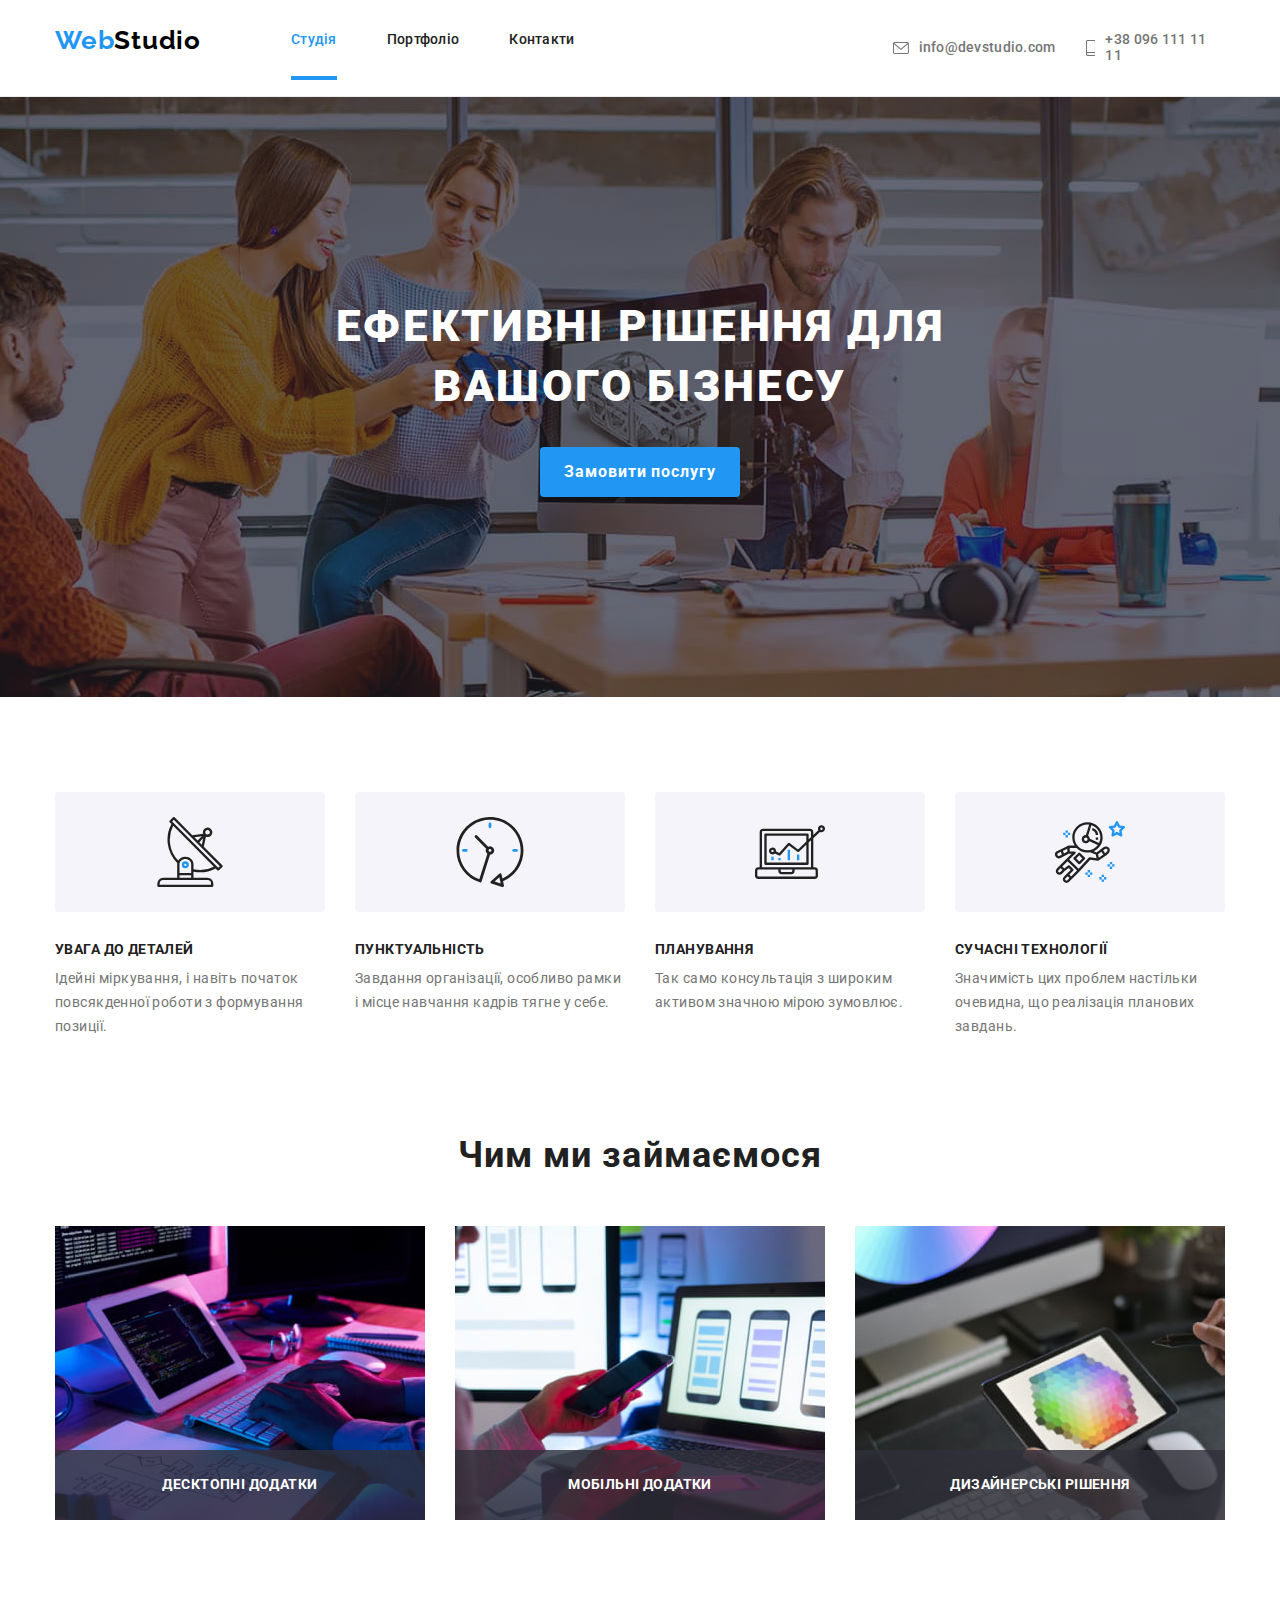
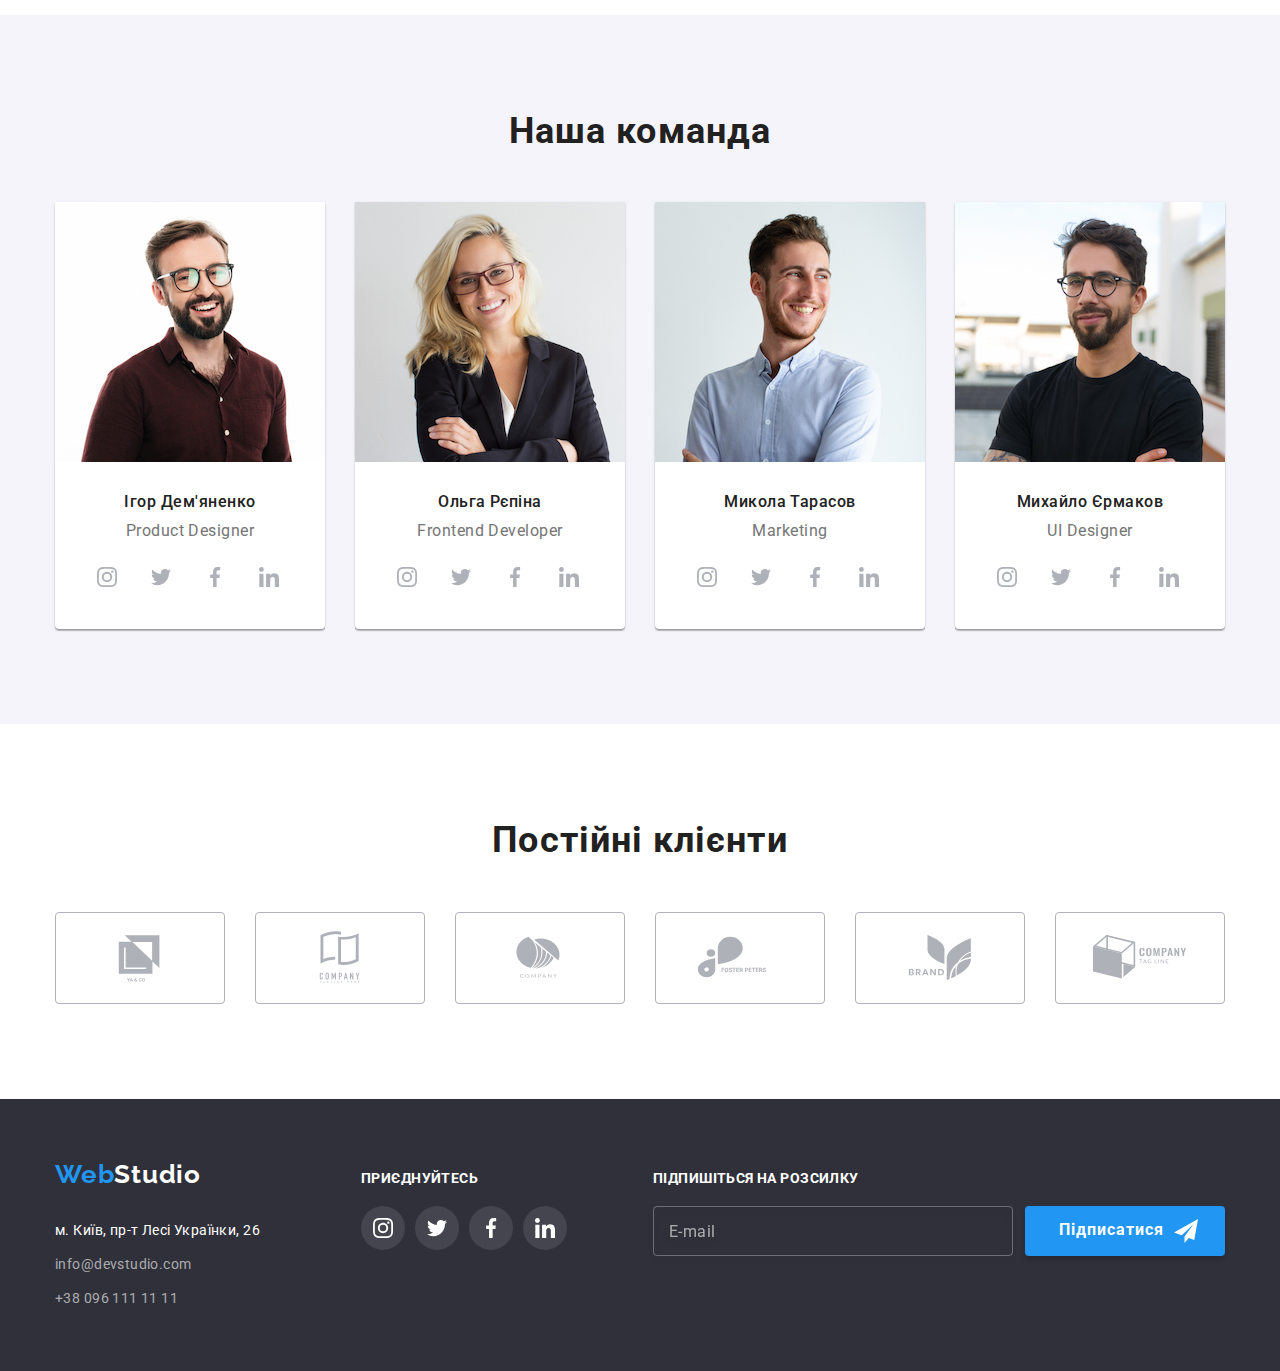
==== index.html @ 47f00ca6 "SASS+BEM" ====
<!DOCTYPE html>
<html lang="uk">
  <head>
    <meta charset="UTF-8" />
    <meta http-equiv="X-UA-Compatible" content="IE=edge" />
    <meta name="viewport" content="width=device-width, initial-scale=1.0" />
    <title>Студія</title>
    <link rel="preconnect" href="https://fonts.googleapis.com" />
    <link rel="preconnect" href="https://fonts.gstatic.com" crossorigin />
    <link
      href="https://fonts.googleapis.com/css2?family=Raleway:wght@700&family=Roboto:wght@400;500;700;900&display=swap"
      rel="stylesheet"
    />
    <link
      rel="stylesheet"
      href="https://cdnjs.cloudflare.com/ajax/libs/modern-normalize/1.1.0/modern-normalize.css"
      integrity="sha512-Y0MM+V6ymRKN2zStTqzQ227DWhhp4Mzdo6gnlRnuaNCbc+YN/ZH0sBCLTM4M0oSy9c9VKiCvd4Jk44aCLrNS5Q=="
      crossorigin="anonymous"
      referrerpolicy="no-referrer"
    />
    <link rel="stylesheet" href="./css/main.min.css" />
  </head>
  <body>
    <header class="header">
      <div class="container container--header">
        <a href="" class="logo"><span class="logo__accent">Web</span>Studio</a>
        <nav>
          <ul class="navigation">
            <li class="navigation__item">
              <a href="" class="navigation__link navigation__link--current">Студія</a>
            </li>
            <li class="navigation__item">
              <a href="./portfolio.html" class="navigation__link">Портфоліо</a>
            </li>
            <li class="navigation__item"><a href="" class="navigation__link">Контакти</a></li>
          </ul>
        </nav>
        <ul class="contacts">
          <li class="contacts__item">
            <a href="mailto:info@devstudio.com" class="contacts__link"
              ><svg width="16" height="12" class="contacts__image">
                <use href="./images/icons.svg#icon-envelope"></use></svg
              >info@devstudio.com</a
            >
          </li>
          <li class="contacts__item">
            <a href="tel:+38096111111" class="contacts__link"
              ><svg width="10" height="16" class="contacts__image">
                <use href="./images/icons.svg#icon-smartphone"></use></svg
              >+38 096 111 11 11</a
            >
          </li>
        </ul>
      </div>
    </header>
    <main>
      <section class="hero hero-overlay">
        <div class="container container--hero">
          <h1 class="hero__title">Ефективні рішення для вашого бізнесу</h1>
          <button type="button" class="btn" data-modal-open>Замовити послугу</button>
        </div>
      </section>
      <section class="pre-about">
        <div class="container">
          <h2 class="visually-hidden">Наші принципи</h2>
          <ul clacc="principles">
            <li class="principles__item">
              <div class="principle-card">
                <svg width="70" height="70"><use href="./images/icons.svg#icon-antenna"></use></svg>
              </div>
              <h3 class="principle-card__title">УВАГА ДО ДЕТАЛЕЙ</h3>
              <p class="principle-card__desk">
                Ідейні міркування, і навіть початок повсякденної роботи з формування позиції.
              </p>
            </li>
            <li class="principles__item">
              <div class="principle-card">
                <svg width="70" height="70"><use href="./images/icons.svg#icon-clock"></use></svg>
              </div>
              <h3 class="principle-card__title">ПУНКТУАЛЬНІСТЬ</h3>
              <p class="principle-card__desk">
                Завдання організації, особливо рамки і місце навчання кадрів тягне у себе.
              </p>
            </li>
            <li class="principles__item">
              <div class="principle-card">
                <svg width="70" height="70"><use href="./images/icons.svg#icon-diagram"></use></svg>
              </div>
              <h3 class="principle-card__title">ПЛАНУВАННЯ</h3>
              <p class="principle-card__desk">
                Так само консультація з широким активом значною мірою зумовлює.
              </p>
            </li>
            <li class="principles__item">
              <div class="principle-card">
                <svg width="70" height="70">
                  <use href="./images/icons.svg#icon-astronaut"></use>
                </svg>
              </div>
              <h3 class="principle-card__title">СУЧАСНІ ТЕХНОЛОГІЇ</h3>
              <p class="principle-card__desk">
                Значимість цих проблем настільки очевидна, що реалізація планових завдань.
              </p>
            </li>
          </ul>
        </div>
      </section>
      <section class="about">
        <div class="container">
          <h2 class="title">Чим ми займаємося</h2>
          <ul class="service-list">
            <li class="service-list__item">
              <div class="service-card">
                <img
                  src="./images/img-1.jpg"
                  alt="Руки на клавіатурі. Поруч - планшет."
                  width="370"
                  height="294"
                />
                <p class="service-card__label">Десктопні додатки</p>
              </div>
            </li>
            <li class="service-list__item">
              <div class="service-card">
                <img
                  src="./images/img-2.jpg"
                  alt="Смартфон в руках. Поруч - ноутбук."
                  width="370"
                  height="294"
                />
                <p class="service-card__label">Мобільні додатки</p>
              </div>
            </li>
            <li class="service-list__item">
              <div class="service-card">
                <img
                  src="./images/img-3.jpg"
                  alt="Планшет в руках. На його екрані - палітра кольорів."
                  width="370"
                  height="294"
                />
                <p class="service-card__label">Дизайнерські рішення</p>
              </div>
            </li>
          </ul>
        </div>
      </section>
      <section class="comand">
        <div class="container">
          <h2 class="title">Наша команда</h2>
          <ul class="comand-list">
            <li class="comand-list__item">
              <div class="comand-card">
                <img
                  src="./images/img-4.jpg"
                  alt="Фото Ігоря Дем'яненко"
                  width="270"
                  height="260"
                />
                <div class="comand-card__label">
                  <h3 class="comand-card__title">Ігор Дем'яненко</h3>
                  <p lang="en" class="comand-card__desk">Product Designer</p>
                  <ul class="soc-list">
                    <li>
                      <a
                        href=""
                        target="_blank"
                        rel="noopener noreferrer nofollow"
                        class="comand-soc-link"
                      >
                        <svg width="20" height="20">
                          <use href="./images/icons.svg#icon-instagram"></use>
                        </svg>
                      </a>
                    </li>
                    <li>
                      <a
                        href=""
                        target="_blank"
                        rel="noopener noreferrer nofollow"
                        class="comand-soc-link"
                      >
                        <svg width="20" height="20">
                          <use href="./images/icons.svg#icon-twitter"></use>
                        </svg>
                      </a>
                    </li>
                    <li>
                      <a
                        href=""
                        target="_blank"
                        rel="noopener noreferrer nofollow"
                        class="comand-soc-link"
                      >
                        <svg width="20" height="20">
                          <use href="./images/icons.svg#icon-facebook"></use>
                        </svg>
                      </a>
                    </li>
                    <li>
                      <a
                        href=""
                        target="_blank"
                        rel="noopener noreferrer nofollow"
                        class="comand-soc-link"
                      >
                        <svg width="20" height="20">
                          <use href="./images/icons.svg#icon-linkedin"></use>
                        </svg>
                      </a>
                    </li>
                  </ul>
                </div>
              </div>
            </li>
            <li class="comand-list__item">
              <div class="comand-card">
                <img src="./images/img-5.jpg" alt="Фото Ольги Рєпіної" width="270" height="260" />
                <div class="comand-card__label">
                  <h3 class="comand-card__title">Ольга Рєпіна</h3>
                  <p lang="en" class="comand-card__desk">Frontend Developer</p>
                  <ul class="soc-list">
                    <li>
                      <a
                        href=""
                        target="_blank"
                        rel="noopener noreferrer nofollow"
                        class="comand-soc-link"
                      >
                        <svg width="20" height="20">
                          <use href="./images/icons.svg#icon-instagram"></use>
                        </svg>
                      </a>
                    </li>
                    <li>
                      <a
                        href=""
                        target="_blank"
                        rel="noopener noreferrer nofollow"
                        class="comand-soc-link"
                      >
                        <svg width="20" height="20">
                          <use href="./images/icons.svg#icon-twitter"></use>
                        </svg>
                      </a>
                    </li>
                    <li>
                      <a
                        href=""
                        target="_blank"
                        rel="noopener noreferrer nofollow"
                        class="comand-soc-link"
                      >
                        <svg width="20" height="20">
                          <use href="./images/icons.svg#icon-facebook"></use>
                        </svg>
                      </a>
                    </li>
                    <li>
                      <a
                        href=""
                        target="_blank"
                        rel="noopener noreferrer nofollow"
                        class="comand-soc-link"
                      >
                        <svg width="20" height="20">
                          <use href="./images/icons.svg#icon-linkedin"></use>
                        </svg>
                      </a>
                    </li>
                  </ul>
                </div>
              </div>
            </li>
            <li class="comand-list__item">
              <div class="comand-card">
                <img src="./images/img-6.jpg" alt="Фото Миколи Тарасова" width="270" height="260" />
                <div class="comand-card__label">
                  <h3 class="comand-card__title">Микола Тарасов</h3>
                  <p lang="en" class="comand-card__desk">Marketing</p>
                  <ul class="soc-list">
                    <li>
                      <a
                        href=""
                        target="_blank"
                        rel="noopener noreferrer nofollow"
                        class="comand-soc-link"
                      >
                        <svg width="20" height="20">
                          <use href="./images/icons.svg#icon-instagram"></use>
                        </svg>
                      </a>
                    </li>
                    <li>
                      <a
                        href=""
                        target="_blank"
                        rel="noopener noreferrer nofollow"
                        class="comand-soc-link"
                      >
                        <svg width="20" height="20">
                          <use href="./images/icons.svg#icon-twitter"></use>
                        </svg>
                      </a>
                    </li>
                    <li>
                      <a
                        href=""
                        target="_blank"
                        rel="noopener noreferrer nofollow"
                        class="comand-soc-link"
                      >
                        <svg width="20" height="20">
                          <use href="./images/icons.svg#icon-facebook"></use>
                        </svg>
                      </a>
                    </li>
                    <li>
                      <a
                        href=""
                        target="_blank"
                        rel="noopener noreferrer nofollow"
                        class="comand-soc-link"
                      >
                        <svg width="20" height="20">
                          <use href="./images/icons.svg#icon-linkedin"></use>
                        </svg>
                      </a>
                    </li>
                  </ul>
                </div>
              </div>
            </li>
            <li class="comand-list__item">
              <div class="comand-card">
                <img
                  src="./images/img-7.jpg"
                  alt="Фото Михайла Єрмакова"
                  width="270"
                  height="260"
                />
                <div class="comand-card__label">
                  <h3 class="comand-card__title">Михайло Єрмаков</h3>
                  <p lang="en" class="comand-card__desk">UI Designer</p>
                  <ul class="soc-list">
                    <li>
                      <a
                        href=""
                        target="_blank"
                        rel="noopener noreferrer nofollow"
                        class="comand-soc-link"
                      >
                        <svg width="20" height="20">
                          <use href="./images/icons.svg#icon-instagram"></use>
                        </svg>
                      </a>
                    </li>
                    <li>
                      <a
                        href=""
                        target="_blank"
                        rel="noopener noreferrer nofollow"
                        class="comand-soc-link"
                      >
                        <svg width="20" height="20">
                          <use href="./images/icons.svg#icon-twitter"></use>
                        </svg>
                      </a>
                    </li>
                    <li>
                      <a
                        href=""
                        target="_blank"
                        rel="noopener noreferrer nofollow"
                        class="comand-soc-link"
                      >
                        <svg width="20" height="20">
                          <use href="./images/icons.svg#icon-facebook"></use>
                        </svg>
                      </a>
                    </li>
                    <li>
                      <a
                        href=""
                        target="_blank"
                        rel="noopener noreferrer nofollow"
                        class="comand-soc-link"
                      >
                        <svg width="20" height="20">
                          <use href="./images/icons.svg#icon-linkedin"></use>
                        </svg>
                      </a>
                    </li>
                  </ul>
                </div>
              </div>
            </li>
          </ul>
        </div>
      </section>
      <section class="clients">
        <div class="container">
          <h2 class="title">Постійні клієнти</h2>
          <ul class="clients-list">
            <li class="clients-list__item">
              <a href="" class="client-link">
                <svg width="106" height="60" class="client-link__image">
                  <use href="./images/icons.svg#icon-logo"></use>
                </svg>
              </a>
            </li>
            <li class="clients-list__item">
              <a href="" class="client-link">
                <svg width="106" height="60" class="client-link__image">
                  <use href="./images/icons.svg#icon-logo-1"></use>
                </svg>
              </a>
            </li>
            <li class="clients-list__item">
              <a href="" class="client-link">
                <svg width="106" height="60" class="client-link__image">
                  <use href="./images/icons.svg#icon-logo-2"></use>
                </svg>
              </a>
            </li>
            <li class="clients-list__item">
              <a href="" class="client-link">
                <svg width="106" height="60" class="client-link__image">
                  <use href="./images/icons.svg#icon-logo-3"></use>
                </svg>
              </a>
            </li>
            <li class="clients-list__item">
              <a href="" class="client-link">
                <svg width="106" height="60" class="client-link__image">
                  <use href="./images/icons.svg#icon-logo-4"></use>
                </svg>
              </a>
            </li>
            <li class="clients-list__item">
              <a href="" class="client-link">
                <svg width="106" height="60" class="client-link__image">
                  <use href="./images/icons.svg#icon-logo-5"></use>
                </svg>
              </a>
            </li>
          </ul>
        </div>
      </section>
    </main>
    <footer class="footer">
      <div class="container container--footer">
        <div class="extended-contacts">
          <div class="studio-contacts">
            <a href="" class="logo logo--white"><span class="logo__accent">Web</span>Studio</a>
            <address class="address">
              <ul class="address__list">
                <li class="address__item">
                  <a
                    href="https://goo.gl/maps/R8dx9tAfrHtU4k7H6"
                    target="_blank"
                    rel="noopener nofollow noreferrer"
                    class="address__place"
                    >м. Київ, пр-т Лесі Українки, 26</a
                  >
                </li>
                <li class="address__item">
                  <a href="info@devstudio.com" class="address__link">info@devstudio.com</a>
                </li>
                <li class="address__item">
                  <a href="+380961111111" class="address__link">+38 096 111 11 11</a>
                </li>
              </ul>
            </address>
          </div>
          <div class="studio-social">
            <h2 class="footer-title">приєднуйтесь</h2>
            <ul class="soc-list">
              <li>
                <a href="" target="_blank" rel="noopener noreferrer nofollow" class="ft-soc-link">
                  <svg width="20" height="20">
                    <use href="./images/icons.svg#icon-instagram"></use>
                  </svg>
                </a>
              </li>
              <li>
                <a href="" target="_blank" rel="noopener noreferrer nofollow" class="ft-soc-link">
                  <svg width="20" height="20">
                    <use href="./images/icons.svg#icon-twitter"></use>
                  </svg>
                </a>
              </li>
              <li>
                <a href="" target="_blank" rel="noopener noreferrer nofollow" class="ft-soc-link">
                  <svg width="20" height="20">
                    <use href="./images/icons.svg#icon-facebook"></use>
                  </svg>
                </a>
              </li>
              <li>
                <a href="" target="_blank" rel="noopener noreferrer nofollow" class="ft-soc-link">
                  <svg width="20" height="20">
                    <use href="./images/icons.svg#icon-linkedin"></use>
                  </svg>
                </a>
              </li>
            </ul>
          </div>
        </div>
        <form name="mailing-form" class="mailing-form">
          <label class="mailing-form__label"
            ><span class="mailing-form__call">Підпишіться на розсилку</span>
            <input type="email" name="email" placeholder="E-mail" class="mailing-form__input" />
          </label>
          <button type="submit">
            <span class="ft-btn-text">Підписатися</span>
            <svg width="24" height="24" class="button__image"><use href="./images/icons.svg#icon-send"></use></svg>
          </button>
        </form>
      </div>
    </footer>
    <div class="backdrop is-hidden" data-modal>
      <div class="modal">
        <button type="button" class="modal-close" data-modal-close>
          <svg width="18" height="18"><use href="./images/icons.svg#icon-close"></use></svg>
        </button>
        <form name="service-form" class="service-form">
          <p class="service-form__call">Залиште свої дані, ми вам передзвонимо</p>
          <label for="service-form__name" class="service-form__label">Ім'я</label>
          <div class="service-form__entry-field">
            <input type="text" id="service-form__name" name="service-form__name" class="service-form__input" />
            <svg width="18" height="18" class="service-form__image">
              <use href="./images/icons.svg#icon-person"></use>
            </svg>
          </div>
          <label for="service-form__tel" class="service-form__label">Телефон</label>
          <div class="service-form__entry-field">
            <input type="tel" id="service-form__tel" name="service-form__tel" class="service-form__input" />
            <svg width="18" height="18" class="service-form__image">
              <use href="./images/icons.svg#icon-phone"></use>
            service-form__
          </div>
          <label for="service-form__email" class="service-form__label">Пошта</label>
          <div class="service-form__entry-field">
            <input type="email" id="service-form__email" name="service-form__email" class="service-form__input" />
            <svg width="18" height="18" class="service-form__image">
              <use href="./images/icons.svg#icon-email"></use>
            </svg>
          </div>
          <label for="service-form__comment" class="service-form__label">Коментар</label
          ><textarea id="service-form__comment" name="service-form__comment" placeholder="Введіть текст" class="service-form__textarea"></textarea>
          <label class="service-form__check-label"
            ><input
              type="checkbox"
              name="modal-mailing-contract"
              class="service-form__checkbox visually-hidden"
            /><span class="service-form__custom-checkbox"></span>
            <pre class="service-form__text">Погоджуюся з розсилкою та приймаю <a href="" target="_blank" rel="noopener noreferrer nofollow" class="service-form__link">Умови договору</a
              ></pre>
          </label>

          <button type="submit" class="modal-btn">Відправити</button>
        </form>
      </div>
    </div>
    <script src="./js/modal.js"></script>
  </body>
</html>
---- css/main.min.css ----
:root{--logo-color: #000000;--accent-logo-color: #2196f3;--ft-color: #2f303a;--primary-bg-color: #ffffff;--second-bg-color: #f5f4fa;--primary-text-color: #212121;--second-text-color: #757575;--tertiary-text-color: rgba(255, 255, 255, 0.6);--link-color: #afb1b8}p,h1,h2,h3,h4,h5,h6{margin:0px}ul{margin:0px;padding-left:0px;list-style:none}a{text-decoration:none}body{color:var(--primary-text-color);font-family:"Roboto","arial","helvetica",sans-serif}img{display:block;max-width:100%;height:auto}ul{display:-webkit-box;display:-ms-flexbox;display:flex}.visually-hidden{position:absolute;width:1px;height:1px;margin:-1px;border:0;padding:0;white-space:nowrap;-webkit-clip-path:inset(100%);clip-path:inset(100%);clip:rect(0 0 0 0);overflow:hidden}.container{width:1200px;padding:0px 15px;margin:0 auto}.container--header,.container--footer{display:-webkit-box;display:-ms-flexbox;display:flex}.container--hero{display:-webkit-box;display:-ms-flexbox;display:flex;-ms-flex-wrap:wrap;flex-wrap:wrap;-webkit-box-orient:vertical;-webkit-box-direction:normal;-ms-flex-direction:column;flex-direction:column;-ms-flex-line-pack:center;align-content:center}.container--footer{-webkit-box-pack:justify;-ms-flex-pack:justify;justify-content:space-between}.logo{font-family:"Raleway",sans-serif;font-weight:700;font-size:26px;line-height:1.19;letter-spacing:.03em;color:var(--logo-color);padding:25px 0px;margin-right:90px}.logo--white{color:var(--primary-bg-color)}.logo__accent{color:var(--accent-logo-color)}button{color:var(--primary-bg-color);background-color:var(--accent-logo-color);-webkit-box-shadow:0px 4px 4px rgba(0,0,0,.15);box-shadow:0px 4px 4px rgba(0,0,0,.15);width:200px;height:50px;border-width:0px;border-radius:4px;cursor:pointer;font-weight:700;font-size:16px;line-height:1.88;letter-spacing:.06em}.btn{margin:0 auto}.mailing-form>button{display:-webkit-box;display:-ms-flexbox;display:flex;-webkit-box-align:center;-ms-flex-align:center;align-items:center;margin-top:47px}.ft-btn-text{margin-left:28px;margin-right:10px}.button__image{fill:#fff}.modal-close{display:-webkit-box;display:-ms-flexbox;display:flex;-webkit-box-pack:center;-ms-flex-pack:center;justify-content:center;-webkit-box-align:center;-ms-flex-align:center;align-items:center;position:absolute;top:8px;right:8px;width:30px;height:30px;border-radius:50%;border:1px solid rgba(0,0,0,.1);-webkit-box-shadow:none;box-shadow:none;background-color:var(--primary-bg-color)}.modal-btn{margin-left:125px}.btn-menu{color:var(--primary-text-color);background-color:var(--second-bg-color);-webkit-box-shadow:none;box-shadow:none;font-weight:500;font-size:16px;line-height:1.62;letter-spacing:.03em;width:auto;height:auto;padding:6px 22px;-webkit-transition-property:color,background-color,-webkit-box-shadow;transition-property:color,background-color,-webkit-box-shadow;transition-property:color,background-color,box-shadow;transition-property:color,background-color,box-shadow,-webkit-box-shadow;-webkit-transition-duration:250ms;transition-duration:250ms;-webkit-transition-timing-function:cubic-bezier(0.4, 0, 0.2, 1);transition-timing-function:cubic-bezier(0.4, 0, 0.2, 1)}.btn-menu:hover,.btn-menu:focus{color:var(--primary-bg-color);background-color:var(--accent-logo-color);-webkit-box-shadow:0px 3px 1px rgba(0,0,0,.1),0px 1px 2px rgba(0,0,0,.08),0px 2px 2px rgba(0,0,0,.12);box-shadow:0px 3px 1px rgba(0,0,0,.1),0px 1px 2px rgba(0,0,0,.08),0px 2px 2px rgba(0,0,0,.12)}.title{font-size:36px;line-height:1.17;text-align:center;letter-spacing:.03em;display:block;margin:0px auto 50px}.soc-list>li{width:44px;height:44px}.soc-list>li:not(:last-child){margin-right:10px}.soc-list a{width:100%;height:100%;border-radius:50%;display:-webkit-box;display:-ms-flexbox;display:flex;-webkit-box-pack:center;-ms-flex-pack:center;justify-content:center;-webkit-box-align:center;-ms-flex-align:center;align-items:center;-webkit-transition-property:color,background-color;transition-property:color,background-color;-webkit-transition-duration:250ms;transition-duration:250ms;-webkit-transition-timing-function:cubic-bezier(0.4, 0, 0.2, 1);transition-timing-function:cubic-bezier(0.4, 0, 0.2, 1)}.soc-list a:hover,.soc-list a:focus{color:var(--primary-bg-color);background-color:var(--accent-logo-color)}.soc-list svg{fill:currentColor}.comand-soc-link{color:var(--link-color);background-color:var(--primary-bg-color)}.ft-soc-link{color:var(--primary-bg-color);background-color:rgba(255,255,255,.1)}.header{background-color:var(--primary-bg-color);border-bottom:1px solid #ececec}.navigation{margin-right:318px}.navigation__item:not(:last-child){margin-right:50px}.navigation__link{display:block;padding:32px 0px;font-weight:500;font-size:14px;line-height:1.14;letter-spacing:.02em;color:var(--primary-text-color);-webkit-transition-property:color;transition-property:color;-webkit-transition-duration:250ms;transition-duration:250ms;-webkit-transition-timing-function:cubic-bezier(0.4, 0, 0.2, 1);transition-timing-function:cubic-bezier(0.4, 0, 0.2, 1)}.navigation__link:hover,.navigation__link:focus{color:var(--accent-logo-color)}.navigation__link--current{position:relative;color:var(--accent-logo-color)}.navigation__link--current::after{content:"";display:block;position:absolute;bottom:0;width:100%;height:4px;background-color:var(--accent-logo-color)}.contacts__item{display:-webkit-box;display:-ms-flexbox;display:flex}.contacts__item:not(:last-child){margin-right:30px}.contacts__link{display:-webkit-box;display:-ms-flexbox;display:flex;-webkit-box-align:center;-ms-flex-align:center;align-items:center;font-weight:500;font-size:14px;line-height:1.14;letter-spacing:.02em;padding:32px 0px;color:var(--second-text-color);-webkit-transition-property:color;transition-property:color;-webkit-transition-duration:250ms;transition-duration:250ms;-webkit-transition-timing-function:cubic-bezier(0.4, 0, 0.2, 1);transition-timing-function:cubic-bezier(0.4, 0, 0.2, 1)}.contacts__link:hover,.contacts__link:focus{color:var(--accent-logo-color)}.contacts__image{margin-right:10px;fill:currentColor}.hero{padding:200px 0px 210px}.hero-overlay{max-width:1600px;height:600px;background-image:-webkit-gradient(linear, left top, right top, from(rgba(47, 48, 58, 0.4)), to(rgba(47, 48, 58, 0.4))),url("../images/hero.jpg");background-image:linear-gradient(to right, rgba(47, 48, 58, 0.4), rgba(47, 48, 58, 0.4)),url("../images/hero.jpg");background-repeat:no-repeat;background-position:center;background-size:cover;background-color:#c4c4c4}.hero__title{color:var(--primary-bg-color);font-weight:900;font-size:44px;line-height:1.36;text-align:center;letter-spacing:.06em;text-transform:uppercase;width:700px;margin-bottom:30px}.pre-about{background-color:var(--primary-bg-color);padding:95px 0}.principles__item:not(:last-child){margin-right:30px}.principle-card{display:-webkit-box;display:-ms-flexbox;display:flex;-webkit-box-pack:center;-ms-flex-pack:center;justify-content:center;-webkit-box-align:center;-ms-flex-align:center;align-items:center;width:270px;height:120px;border-radius:4px;margin-bottom:30px;background-color:var(--second-bg-color)}.principle-card__title{font-size:14px;line-height:1.1;letter-spacing:.03em;text-transform:uppercase;margin-bottom:10px}.principle-card__desk{font-size:14px;line-height:1.71;letter-spacing:.03em;color:var(--second-text-color)}.about{background-color:var(--primary-bg-color);padding-bottom:95px}.service-list__item:not(:last-child){margin-right:30px}.service-card{position:relative}.service-card__label{position:absolute;bottom:0;width:370px;height:70px;padding:27px 0px;font-weight:700;font-size:14px;line-height:1.14;text-align:center;letter-spacing:.03em;text-transform:uppercase;color:var(--primary-bg-color);background-color:rgba(47,48,58,.8)}.comand{padding:95px 0;background-color:var(--second-bg-color)}.comand-list__item:not(:last-child){margin-right:30px}.comand-card{background:var(--primary-bg-color);-webkit-box-shadow:0px 1px 3px rgba(0,0,0,.12),0px 1px 1px rgba(0,0,0,.14),0px 2px 1px rgba(0,0,0,.2);box-shadow:0px 1px 3px rgba(0,0,0,.12),0px 1px 1px rgba(0,0,0,.14),0px 2px 1px rgba(0,0,0,.2);border-radius:0px 0px 4px 4px}.comand-card__label{padding:30px}.comand-card__title{font-weight:500;font-size:16px;line-height:1.19;text-align:center;letter-spacing:.03em;margin-bottom:10px}.comand-card__desk{line-height:1.19;text-align:center;letter-spacing:.03em;color:var(--second-text-color);margin-bottom:15px}.clients{background-color:var(--primary-bg-color);padding:95px 0}.clients-list__item{width:170px;height:92px;border:1px solid var(--link-color);border-radius:4px;-webkit-transition-property:border;transition-property:border;-webkit-transition-duration:250ms;transition-duration:250ms;-webkit-transition-timing-function:cubic-bezier(0.4, 0, 0.2, 1);transition-timing-function:cubic-bezier(0.4, 0, 0.2, 1)}.clients-list__item:not(:last-child){margin-right:30px}.clients-list__item:hover,.clients-list__item:focus{border:1px solid var(--accent-logo-color)}.client-link{width:100%;height:100%;display:-webkit-box;display:-ms-flexbox;display:flex;-webkit-box-pack:center;-ms-flex-pack:center;justify-content:center;-webkit-box-align:center;-ms-flex-align:center;align-items:center;color:var(--link-color);-webkit-transition-property:color;transition-property:color;-webkit-transition-duration:250ms;transition-duration:250ms;-webkit-transition-timing-function:cubic-bezier(0.4, 0, 0.2, 1);transition-timing-function:cubic-bezier(0.4, 0, 0.2, 1)}.client-link:hover,.client-link:focus{color:var(--accent-logo-color)}.client-link__image{fill:currentColor}.portfolio{background-color:var(--primary-bg-color);padding-top:90px;padding-bottom:114px}.buttons-list{-webkit-box-pack:center;-ms-flex-pack:center;justify-content:center;margin-bottom:50px}.buttons-list__item:not(:last-child){margin-right:10px}.work-list{-ms-flex-wrap:wrap;flex-wrap:wrap;gap:30px;-ms-flex-preferred-size:calc((100% - 20px)/3);flex-basis:calc((100% - 20px)/3)}.work-link{display:block;-webkit-transition-property:-webkit-box-shadow;transition-property:-webkit-box-shadow;transition-property:box-shadow;transition-property:box-shadow, -webkit-box-shadow;-webkit-transition-duration:250ms;transition-duration:250ms;-webkit-transition-timing-function:cubic-bezier(0.4, 0, 0.2, 1);transition-timing-function:cubic-bezier(0.4, 0, 0.2, 1)}.work-link:hover{-webkit-box-shadow:0px 1px 1px rgba(0,0,0,.12),0px 4px 4px rgba(0,0,0,.06),1px 4px 6px rgba(0,0,0,.16);box-shadow:0px 1px 1px rgba(0,0,0,.12),0px 4px 4px rgba(0,0,0,.06),1px 4px 6px rgba(0,0,0,.16)}.work-link:hover .work-link__overlay{-webkit-transform:translateY(0);transform:translateY(0)}.work-link__box{position:relative;overflow:hidden}.work-link__overlay{position:absolute;top:0;left:0;width:100%;height:100%;background-color:rgba(33,150,243,.9);-webkit-transform:translateY(100%);transform:translateY(100%);-webkit-transition-property:-webkit-transform;transition-property:-webkit-transform;transition-property:transform;transition-property:transform, -webkit-transform;-webkit-transition-duration:250ms;transition-duration:250ms;-webkit-transition-timing-function:cubic-bezier(0.4, 0, 0.2, 1);transition-timing-function:cubic-bezier(0.4, 0, 0.2, 1)}.work-link__text{padding:63px 24px;font-size:18px;line-height:1.56;letter-spacing:.03em;color:var(--primary-bg-color)}.work-link__card{padding:20px;border-right:1px solid #eee;border-bottom:1px solid #eee;border-left:1px solid #eee}.work-link__title{font-size:18px;line-height:2;letter-spacing:.06em;margin-bottom:5px}.work-link__desk{line-height:1.88;letter-spacing:.03em;color:var(--second-text-color)}.footer{background-color:var(--ft-color);padding:60px 0}.extended-contacts{display:-webkit-box;display:-ms-flexbox;display:flex}.address__list{display:block}.studio-contacts{margin-right:70px}.address{font-style:inherit;margin-top:30px}.address__item:not(:last-child){margin-bottom:10px}.address__place{font-size:14px;line-height:1.71;letter-spacing:.03em;color:var(--primary-bg-color);-webkit-transition-property:color;transition-property:color;-webkit-transition-duration:250ms;transition-duration:250ms;-webkit-transition-timing-function:cubic-bezier(0.4, 0, 0.2, 1);transition-timing-function:cubic-bezier(0.4, 0, 0.2, 1)}.address__place:hover,.address__place:focus{color:var(--accent-logo-color)}.address__link{font-size:14px;line-height:1.71;letter-spacing:.03em;color:var(--tertiary-text-color);-webkit-transition-property:color;transition-property:color;-webkit-transition-duration:250ms;transition-duration:250ms;-webkit-transition-timing-function:cubic-bezier(0.4, 0, 0.2, 1);transition-timing-function:cubic-bezier(0.4, 0, 0.2, 1)}.address__link:hover,.address__link:focus{color:var(--accent-logo-color)}.footer-title{font-size:14px;line-height:1.14;letter-spacing:.03em;text-transform:uppercase;color:var(--primary-bg-color);margin-top:12px;margin-bottom:20px}.mailing-form{display:-webkit-box;display:-ms-flexbox;display:flex;-webkit-box-orient:horizontal;-webkit-box-direction:normal;-ms-flex-direction:row;flex-direction:row}.mailing-form__label{display:-webkit-box;display:-ms-flexbox;display:flex;-webkit-box-orient:vertical;-webkit-box-direction:normal;-ms-flex-direction:column;flex-direction:column;margin-top:12px}.mailing-form__call{margin-bottom:20px;font-weight:700;font-size:14px;line-height:1.14;letter-spacing:.03em;text-transform:uppercase;color:var(--primary-bg-color)}.mailing-form__input{margin-right:12px;padding-left:15px;width:360px;height:50px;background-color:rgba(0,0,0,0);-webkit-filter:drop-shadow(0px 4px 4px rgba(0, 0, 0, 0.15));filter:drop-shadow(0px 4px 4px rgba(0, 0, 0, 0.15));border:1px solid rgba(255,255,255,.3);border-radius:4px}.mailing-form__input::-webkit-input-placeholder{font-size:16px;line-height:1.25;letter-spacing:.03em;color:var(--tertiary-text-color)}.mailing-form__input::-moz-placeholder{font-size:16px;line-height:1.25;letter-spacing:.03em;color:var(--tertiary-text-color)}.mailing-form__input:-ms-input-placeholder{font-size:16px;line-height:1.25;letter-spacing:.03em;color:var(--tertiary-text-color)}.mailing-form__input::-ms-input-placeholder{font-size:16px;line-height:1.25;letter-spacing:.03em;color:var(--tertiary-text-color)}.mailing-form__input::placeholder{font-size:16px;line-height:1.25;letter-spacing:.03em;color:var(--tertiary-text-color)}.backdrop{width:100%;height:100%;position:fixed;top:0;background-color:rgba(0,0,0,.2);-webkit-transition-property:opacity,visibility;transition-property:opacity,visibility;-webkit-transition-duration:400ms;transition-duration:400ms;-webkit-transition-timing-function:ease-in;transition-timing-function:ease-in}.modal{width:530px;min-height:580px;padding:40px;background-color:var(--primary-bg-color);-webkit-box-shadow:0px 1px 3px rgba(0,0,0,.12),0px 1px 1px rgba(0,0,0,.14),0px 2px 1px rgba(0,0,0,.2);box-shadow:0px 1px 3px rgba(0,0,0,.12),0px 1px 1px rgba(0,0,0,.14),0px 2px 1px rgba(0,0,0,.2);border-radius:4px;position:absolute;top:50%;left:50%;-webkit-transform:translate(-50%, -50%) scale(1);transform:translate(-50%, -50%) scale(1);-webkit-transition-property:-webkit-transform;transition-property:-webkit-transform;transition-property:transform;transition-property:transform, -webkit-transform;-webkit-transition-duration:400ms;transition-duration:400ms;-webkit-transition-timing-function:ease-in;transition-timing-function:ease-in}.backdrop.is-hidden .modal{-webkit-transform:translate(-50%, -50%) scaleY(0);transform:translate(-50%, -50%) scaleY(0)}.is-hidden{opacity:0;visibility:hidden;pointer-events:none}.service-form{display:-webkit-box;display:-ms-flexbox;display:flex;-webkit-box-orient:vertical;-webkit-box-direction:normal;-ms-flex-direction:column;flex-direction:column}.service-form__call{margin-bottom:12px;font-weight:700;font-size:20px;line-height:1.15;text-align:center;letter-spacing:.03em;color:var(--primary-text-color)}.service-form__label{margin-bottom:4px;font-size:12px;line-height:1.17;letter-spacing:.01em;color:var(--second-text-color)}.service-form__entry-field{position:relative;margin-bottom:10px}.service-form__input{width:100%;height:40px;padding-left:42px;border:1px solid rgba(33,33,33,.2);border-radius:4px;-webkit-transition-property:outline;transition-property:outline;-webkit-transition-duration:250ms;transition-duration:250ms;-webkit-transition-timing-function:cubic-bezier(0.4, 0, 0.2, 1);transition-timing-function:cubic-bezier(0.4, 0, 0.2, 1)}.service-form__input:focus{outline:1px solid var(--accent-logo-color);border:rgba(0,0,0,0)}.service-form__input:focus+.service-form__image{fill:var(--accent-logo-color)}.service-form__image{position:absolute;top:50%;left:12px;-webkit-transform:translateY(-50%);transform:translateY(-50%);-webkit-transition-property:fill;transition-property:fill;-webkit-transition-duration:250ms;transition-duration:250ms;-webkit-transition-timing-function:cubic-bezier(0.4, 0, 0.2, 1);transition-timing-function:cubic-bezier(0.4, 0, 0.2, 1)}.service-form__textarea{resize:none;height:120px;margin-bottom:25px;padding:12px 16px;border:1px solid rgba(33,33,33,.2);border-radius:4px}.service-form__textarea:focus{outline:1px solid var(--accent-logo-color);border:rgba(0,0,0,0)}.service-form__textarea::-webkit-input-placeholder{font-size:12px;line-height:14px;letter-spacing:.01em;color:rgba(117,117,117,.5)}.service-form__textarea::-moz-placeholder{font-size:12px;line-height:14px;letter-spacing:.01em;color:rgba(117,117,117,.5)}.service-form__textarea:-ms-input-placeholder{font-size:12px;line-height:14px;letter-spacing:.01em;color:rgba(117,117,117,.5)}.service-form__textarea::-ms-input-placeholder{font-size:12px;line-height:14px;letter-spacing:.01em;color:rgba(117,117,117,.5)}.service-form__textarea::placeholder{font-size:12px;line-height:14px;letter-spacing:.01em;color:rgba(117,117,117,.5)}.service-form__check-label{display:-webkit-box;display:-ms-flexbox;display:flex;-webkit-box-align:center;-ms-flex-align:center;align-items:center;margin-left:12px;margin-bottom:30px}.service-form__checkbox:checked+.service-form__custom-checkbox{background-color:var(--accent-logo-color);border-color:var(--accent-logo-color);background-image:url(../images/check.svg);background-size:contain;background-repeat:no-repeat;background-origin:border-box}.service-form__checkbox:focus+.service-form__custom-checkbox{outline:2px solid #000}.service-form__custom-checkbox{width:15px;height:15px;margin-right:8px;display:inline-block;border:2px solid var(--primary-text-color);border-radius:2px}.service-form__text{font-family:"Roboto";font-size:14px;line-height:1.71;letter-spacing:.03em;color:var(--second-text-color)}.service-form__link{text-decoration:underline;color:var(--accent-logo-color)}/*# sourceMappingURL=main.min.css.map */
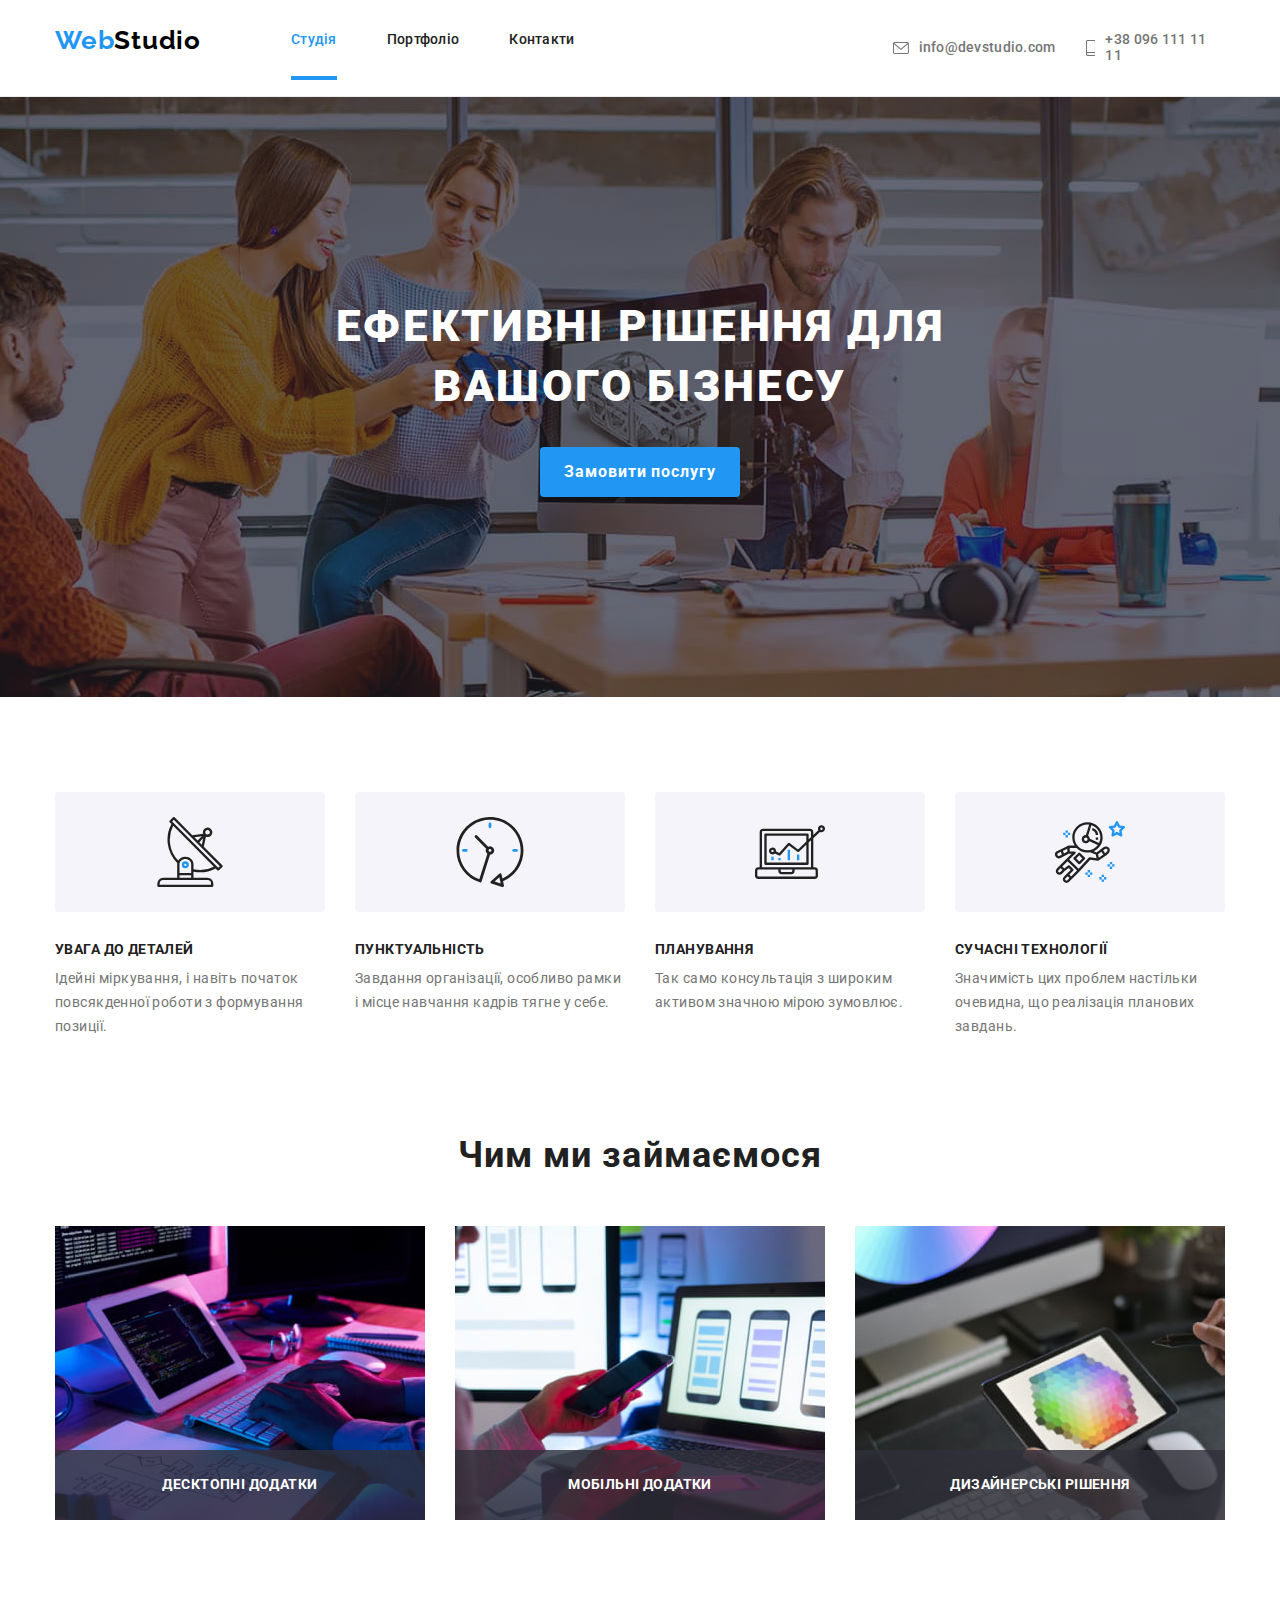
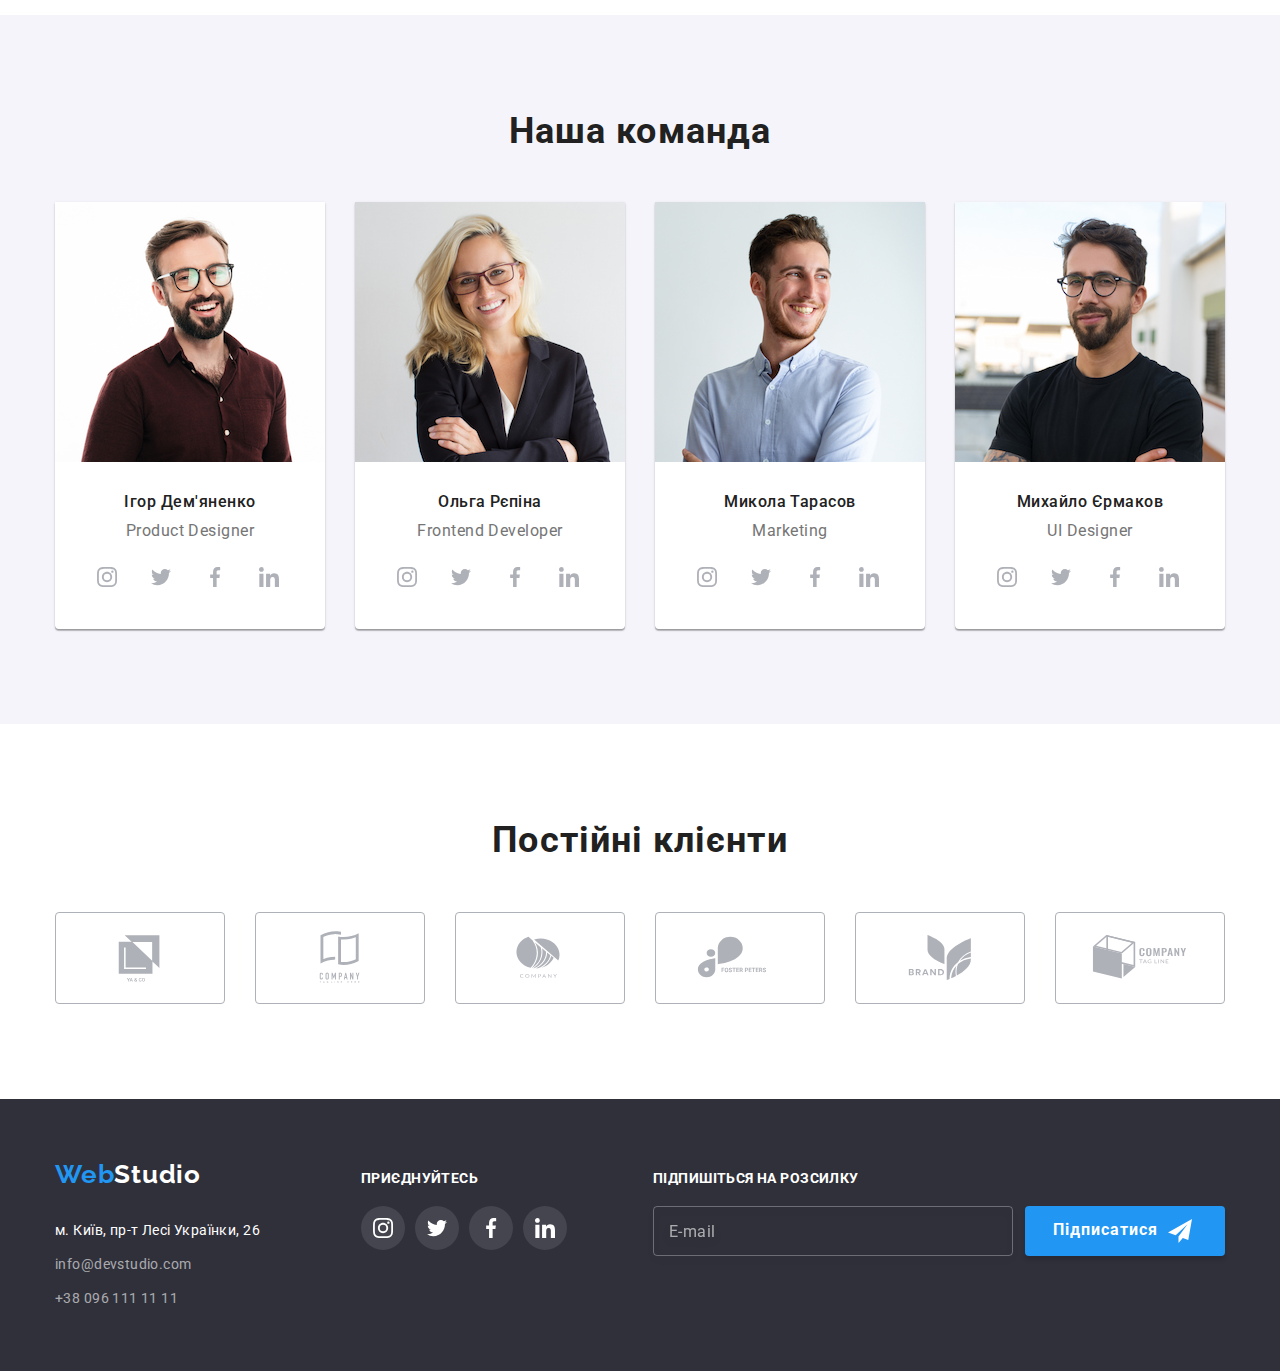
==== commit 3f3f94d7: "SASS+BEM завершення" ====
--- a/index.html
+++ b/index.html
@@ -38,14 +38,14 @@
         <ul class="contacts">
           <li class="contacts__item">
             <a href="mailto:info@devstudio.com" class="contacts__link"
-              ><svg width="16" height="12" class="contacts__image">
+              ><svg width="16" height="12" class="contacts__icon">
                 <use href="./images/icons.svg#icon-envelope"></use></svg
               >info@devstudio.com</a
             >
           </li>
           <li class="contacts__item">
             <a href="tel:+38096111111" class="contacts__link"
-              ><svg width="10" height="16" class="contacts__image">
+              ><svg width="10" height="16" class="contacts__icon">
                 <use href="./images/icons.svg#icon-smartphone"></use></svg
               >+38 096 111 11 11</a
             >
@@ -57,7 +57,7 @@
       <section class="hero hero-overlay">
         <div class="container container--hero">
           <h1 class="hero__title">Ефективні рішення для вашого бізнесу</h1>
-          <button type="button" class="btn" data-modal-open>Замовити послугу</button>
+          <button type="button" class="hero__button" data-modal-open>Замовити послугу</button>
         </div>
       </section>
       <section class="pre-about">
@@ -160,51 +160,51 @@
                 <div class="comand-card__label">
                   <h3 class="comand-card__title">Ігор Дем'яненко</h3>
                   <p lang="en" class="comand-card__desk">Product Designer</p>
-                  <ul class="soc-list">
-                    <li>
-                      <a
-                        href=""
-                        target="_blank"
-                        rel="noopener noreferrer nofollow"
-                        class="comand-soc-link"
-                      >
-                        <svg width="20" height="20">
+                  <ul class="social-list">
+                    <li class="social-list__item">
+                      <a
+                        href=""
+                        target="_blank"
+                        rel="noopener noreferrer nofollow"
+                        class="social-link"
+                      >
+                        <svg width="20" height="20" class="social__icon">
                           <use href="./images/icons.svg#icon-instagram"></use>
                         </svg>
                       </a>
                     </li>
-                    <li>
-                      <a
-                        href=""
-                        target="_blank"
-                        rel="noopener noreferrer nofollow"
-                        class="comand-soc-link"
-                      >
-                        <svg width="20" height="20">
+                    <li class="social-list__item">
+                      <a
+                        href=""
+                        target="_blank"
+                        rel="noopener noreferrer nofollow"
+                        class="social-link"
+                      >
+                        <svg width="20" height="20" class="social__icon">
                           <use href="./images/icons.svg#icon-twitter"></use>
                         </svg>
                       </a>
                     </li>
-                    <li>
-                      <a
-                        href=""
-                        target="_blank"
-                        rel="noopener noreferrer nofollow"
-                        class="comand-soc-link"
-                      >
-                        <svg width="20" height="20">
+                    <li class="social-list__item">
+                      <a
+                        href=""
+                        target="_blank"
+                        rel="noopener noreferrer nofollow"
+                        class="social-link"
+                      >
+                        <svg width="20" height="20" class="social__icon">
                           <use href="./images/icons.svg#icon-facebook"></use>
                         </svg>
                       </a>
                     </li>
-                    <li>
-                      <a
-                        href=""
-                        target="_blank"
-                        rel="noopener noreferrer nofollow"
-                        class="comand-soc-link"
-                      >
-                        <svg width="20" height="20">
+                    <li class="social-list__item">
+                      <a
+                        href=""
+                        target="_blank"
+                        rel="noopener noreferrer nofollow"
+                        class="social-link"
+                      >
+                        <svg width="20" height="20" class="social__icon">
                           <use href="./images/icons.svg#icon-linkedin"></use>
                         </svg>
                       </a>
@@ -219,51 +219,51 @@
                 <div class="comand-card__label">
                   <h3 class="comand-card__title">Ольга Рєпіна</h3>
                   <p lang="en" class="comand-card__desk">Frontend Developer</p>
-                  <ul class="soc-list">
-                    <li>
-                      <a
-                        href=""
-                        target="_blank"
-                        rel="noopener noreferrer nofollow"
-                        class="comand-soc-link"
-                      >
-                        <svg width="20" height="20">
+                  <ul class="social-list">
+                    <li class="social-list__item">
+                      <a
+                        href=""
+                        target="_blank"
+                        rel="noopener noreferrer nofollow"
+                        class="social-link"
+                      >
+                        <svg width="20" height="20" class="social__icon">
                           <use href="./images/icons.svg#icon-instagram"></use>
                         </svg>
                       </a>
                     </li>
-                    <li>
-                      <a
-                        href=""
-                        target="_blank"
-                        rel="noopener noreferrer nofollow"
-                        class="comand-soc-link"
-                      >
-                        <svg width="20" height="20">
+                    <li class="social-list__item">
+                      <a
+                        href=""
+                        target="_blank"
+                        rel="noopener noreferrer nofollow"
+                        class="social-link"
+                      >
+                        <svg width="20" height="20" class="social__icon">
                           <use href="./images/icons.svg#icon-twitter"></use>
                         </svg>
                       </a>
                     </li>
-                    <li>
-                      <a
-                        href=""
-                        target="_blank"
-                        rel="noopener noreferrer nofollow"
-                        class="comand-soc-link"
-                      >
-                        <svg width="20" height="20">
+                    <li class="social-list__item">
+                      <a
+                        href=""
+                        target="_blank"
+                        rel="noopener noreferrer nofollow"
+                        class="social-link"
+                      >
+                        <svg width="20" height="20" class="social__icon">
                           <use href="./images/icons.svg#icon-facebook"></use>
                         </svg>
                       </a>
                     </li>
-                    <li>
-                      <a
-                        href=""
-                        target="_blank"
-                        rel="noopener noreferrer nofollow"
-                        class="comand-soc-link"
-                      >
-                        <svg width="20" height="20">
+                    <li class="social-list__item">
+                      <a
+                        href=""
+                        target="_blank"
+                        rel="noopener noreferrer nofollow"
+                        class="social-link"
+                      >
+                        <svg width="20" height="20" class="social__icon">
                           <use href="./images/icons.svg#icon-linkedin"></use>
                         </svg>
                       </a>
@@ -278,51 +278,51 @@
                 <div class="comand-card__label">
                   <h3 class="comand-card__title">Микола Тарасов</h3>
                   <p lang="en" class="comand-card__desk">Marketing</p>
-                  <ul class="soc-list">
-                    <li>
-                      <a
-                        href=""
-                        target="_blank"
-                        rel="noopener noreferrer nofollow"
-                        class="comand-soc-link"
-                      >
-                        <svg width="20" height="20">
+                  <ul class="social-list">
+                    <li class="social-list__item">
+                      <a
+                        href=""
+                        target="_blank"
+                        rel="noopener noreferrer nofollow"
+                        class="social-link"
+                      >
+                        <svg width="20" height="20" class="social__icon">
                           <use href="./images/icons.svg#icon-instagram"></use>
                         </svg>
                       </a>
                     </li>
-                    <li>
-                      <a
-                        href=""
-                        target="_blank"
-                        rel="noopener noreferrer nofollow"
-                        class="comand-soc-link"
-                      >
-                        <svg width="20" height="20">
+                    <li class="social-list__item">
+                      <a
+                        href=""
+                        target="_blank"
+                        rel="noopener noreferrer nofollow"
+                        class="social-link"
+                      >
+                        <svg width="20" height="20" class="social__icon">
                           <use href="./images/icons.svg#icon-twitter"></use>
                         </svg>
                       </a>
                     </li>
-                    <li>
-                      <a
-                        href=""
-                        target="_blank"
-                        rel="noopener noreferrer nofollow"
-                        class="comand-soc-link"
-                      >
-                        <svg width="20" height="20">
+                    <li class="social-list__item">
+                      <a
+                        href=""
+                        target="_blank"
+                        rel="noopener noreferrer nofollow"
+                        class="social-link"
+                      >
+                        <svg width="20" height="20" class="social__icon">
                           <use href="./images/icons.svg#icon-facebook"></use>
                         </svg>
                       </a>
                     </li>
-                    <li>
-                      <a
-                        href=""
-                        target="_blank"
-                        rel="noopener noreferrer nofollow"
-                        class="comand-soc-link"
-                      >
-                        <svg width="20" height="20">
+                    <li class="social-list__item">
+                      <a
+                        href=""
+                        target="_blank"
+                        rel="noopener noreferrer nofollow"
+                        class="social-link"
+                      >
+                        <svg width="20" height="20" class="social__icon">
                           <use href="./images/icons.svg#icon-linkedin"></use>
                         </svg>
                       </a>
@@ -342,51 +342,51 @@
                 <div class="comand-card__label">
                   <h3 class="comand-card__title">Михайло Єрмаков</h3>
                   <p lang="en" class="comand-card__desk">UI Designer</p>
-                  <ul class="soc-list">
-                    <li>
-                      <a
-                        href=""
-                        target="_blank"
-                        rel="noopener noreferrer nofollow"
-                        class="comand-soc-link"
-                      >
-                        <svg width="20" height="20">
+                  <ul class="social-list">
+                    <li class="social-list__item">
+                      <a
+                        href=""
+                        target="_blank"
+                        rel="noopener noreferrer nofollow"
+                        class="social-link"
+                      >
+                        <svg width="20" height="20" class="social__icon">
                           <use href="./images/icons.svg#icon-instagram"></use>
                         </svg>
                       </a>
                     </li>
-                    <li>
-                      <a
-                        href=""
-                        target="_blank"
-                        rel="noopener noreferrer nofollow"
-                        class="comand-soc-link"
-                      >
-                        <svg width="20" height="20">
+                    <li class="social-list__item">
+                      <a
+                        href=""
+                        target="_blank"
+                        rel="noopener noreferrer nofollow"
+                        class="social-link"
+                      >
+                        <svg width="20" height="20" class="social__icon">
                           <use href="./images/icons.svg#icon-twitter"></use>
                         </svg>
                       </a>
                     </li>
-                    <li>
-                      <a
-                        href=""
-                        target="_blank"
-                        rel="noopener noreferrer nofollow"
-                        class="comand-soc-link"
-                      >
-                        <svg width="20" height="20">
+                    <li class="social-list__item">
+                      <a
+                        href=""
+                        target="_blank"
+                        rel="noopener noreferrer nofollow"
+                        class="social-link"
+                      >
+                        <svg width="20" height="20" class="social__icon">
                           <use href="./images/icons.svg#icon-facebook"></use>
                         </svg>
                       </a>
                     </li>
-                    <li>
-                      <a
-                        href=""
-                        target="_blank"
-                        rel="noopener noreferrer nofollow"
-                        class="comand-soc-link"
-                      >
-                        <svg width="20" height="20">
+                    <li class="social-list__item">
+                      <a
+                        href=""
+                        target="_blank"
+                        rel="noopener noreferrer nofollow"
+                        class="social-link"
+                      >
+                        <svg width="20" height="20" class="social__icon">
                           <use href="./images/icons.svg#icon-linkedin"></use>
                         </svg>
                       </a>
@@ -475,31 +475,31 @@
           </div>
           <div class="studio-social">
             <h2 class="footer-title">приєднуйтесь</h2>
-            <ul class="soc-list">
-              <li>
-                <a href="" target="_blank" rel="noopener noreferrer nofollow" class="ft-soc-link">
-                  <svg width="20" height="20">
+            <ul class="social-list">
+              <li class="social-list__item">
+                <a href="" target="_blank" rel="noopener noreferrer nofollow" class="social-link social-link--grey">
+                  <svg width="20" height="20" class="social__icon">
                     <use href="./images/icons.svg#icon-instagram"></use>
                   </svg>
                 </a>
               </li>
-              <li>
-                <a href="" target="_blank" rel="noopener noreferrer nofollow" class="ft-soc-link">
-                  <svg width="20" height="20">
+              <li class="social-list__item">
+                <a href="" target="_blank" rel="noopener noreferrer nofollow" class="social-link social-link--grey">
+                  <svg width="20" height="20" class="social__icon">
                     <use href="./images/icons.svg#icon-twitter"></use>
                   </svg>
                 </a>
               </li>
-              <li>
-                <a href="" target="_blank" rel="noopener noreferrer nofollow" class="ft-soc-link">
-                  <svg width="20" height="20">
+              <li class="social-list__item">
+                <a href="" target="_blank" rel="noopener noreferrer nofollow" class="social-link social-link--grey">
+                  <svg width="20" height="20" class="social__icon">
                     <use href="./images/icons.svg#icon-facebook"></use>
                   </svg>
                 </a>
               </li>
-              <li>
-                <a href="" target="_blank" rel="noopener noreferrer nofollow" class="ft-soc-link">
-                  <svg width="20" height="20">
+              <li class="social-list__item">
+                <a href="" target="_blank" rel="noopener noreferrer nofollow" class="social-link social-link--grey">
+                  <svg width="20" height="20" class="social__icon">
                     <use href="./images/icons.svg#icon-linkedin"></use>
                   </svg>
                 </a>
@@ -512,16 +512,16 @@
             ><span class="mailing-form__call">Підпишіться на розсилку</span>
             <input type="email" name="email" placeholder="E-mail" class="mailing-form__input" />
           </label>
-          <button type="submit">
-            <span class="ft-btn-text">Підписатися</span>
-            <svg width="24" height="24" class="button__image"><use href="./images/icons.svg#icon-send"></use></svg>
+          <button type="submit" class="mailing-form__button">
+            <span class="button__text">Підписатися</span>
+            <svg width="24" height="24" class="button__icon--end"><use href="./images/icons.svg#icon-send"></use></svg>
           </button>
         </form>
       </div>
     </footer>
     <div class="backdrop is-hidden" data-modal>
       <div class="modal">
-        <button type="button" class="modal-close" data-modal-close>
+        <button type="button" class="modal__button" data-modal-close>
           <svg width="18" height="18"><use href="./images/icons.svg#icon-close"></use></svg>
         </button>
         <form name="service-form" class="service-form">
@@ -529,21 +529,21 @@
           <label for="service-form__name" class="service-form__label">Ім'я</label>
           <div class="service-form__entry-field">
             <input type="text" id="service-form__name" name="service-form__name" class="service-form__input" />
-            <svg width="18" height="18" class="service-form__image">
+            <svg width="18" height="18" class="service-form__icon">
               <use href="./images/icons.svg#icon-person"></use>
             </svg>
           </div>
           <label for="service-form__tel" class="service-form__label">Телефон</label>
           <div class="service-form__entry-field">
             <input type="tel" id="service-form__tel" name="service-form__tel" class="service-form__input" />
-            <svg width="18" height="18" class="service-form__image">
+            <svg width="18" height="18" class="service-form__icon">
               <use href="./images/icons.svg#icon-phone"></use>
             service-form__
           </div>
           <label for="service-form__email" class="service-form__label">Пошта</label>
           <div class="service-form__entry-field">
             <input type="email" id="service-form__email" name="service-form__email" class="service-form__input" />
-            <svg width="18" height="18" class="service-form__image">
+            <svg width="18" height="18" class="service-form__icon">
               <use href="./images/icons.svg#icon-email"></use>
             </svg>
           </div>
@@ -558,8 +558,7 @@
             <pre class="service-form__text">Погоджуюся з розсилкою та приймаю <a href="" target="_blank" rel="noopener noreferrer nofollow" class="service-form__link">Умови договору</a
               ></pre>
           </label>
-
-          <button type="submit" class="modal-btn">Відправити</button>
+          <button type="submit" class="service-form__button">Відправити</button>
         </form>
       </div>
     </div>
--- a/css/main.min.css
+++ b/css/main.min.css
@@ -1 +1 @@
-:root{--logo-color: #000000;--accent-logo-color: #2196f3;--ft-color: #2f303a;--primary-bg-color: #ffffff;--second-bg-color: #f5f4fa;--primary-text-color: #212121;--second-text-color: #757575;--tertiary-text-color: rgba(255, 255, 255, 0.6);--link-color: #afb1b8}p,h1,h2,h3,h4,h5,h6{margin:0px}ul{margin:0px;padding-left:0px;list-style:none}a{text-decoration:none}body{color:var(--primary-text-color);font-family:"Roboto","arial","helvetica",sans-serif}img{display:block;max-width:100%;height:auto}ul{display:-webkit-box;display:-ms-flexbox;display:flex}.visually-hidden{position:absolute;width:1px;height:1px;margin:-1px;border:0;padding:0;white-space:nowrap;-webkit-clip-path:inset(100%);clip-path:inset(100%);clip:rect(0 0 0 0);overflow:hidden}.container{width:1200px;padding:0px 15px;margin:0 auto}.container--header,.container--footer{display:-webkit-box;display:-ms-flexbox;display:flex}.container--hero{display:-webkit-box;display:-ms-flexbox;display:flex;-ms-flex-wrap:wrap;flex-wrap:wrap;-webkit-box-orient:vertical;-webkit-box-direction:normal;-ms-flex-direction:column;flex-direction:column;-ms-flex-line-pack:center;align-content:center}.container--footer{-webkit-box-pack:justify;-ms-flex-pack:justify;justify-content:space-between}.logo{font-family:"Raleway",sans-serif;font-weight:700;font-size:26px;line-height:1.19;letter-spacing:.03em;color:var(--logo-color);padding:25px 0px;margin-right:90px}.logo--white{color:var(--primary-bg-color)}.logo__accent{color:var(--accent-logo-color)}button{color:var(--primary-bg-color);background-color:var(--accent-logo-color);-webkit-box-shadow:0px 4px 4px rgba(0,0,0,.15);box-shadow:0px 4px 4px rgba(0,0,0,.15);width:200px;height:50px;border-width:0px;border-radius:4px;cursor:pointer;font-weight:700;font-size:16px;line-height:1.88;letter-spacing:.06em}.btn{margin:0 auto}.mailing-form>button{display:-webkit-box;display:-ms-flexbox;display:flex;-webkit-box-align:center;-ms-flex-align:center;align-items:center;margin-top:47px}.ft-btn-text{margin-left:28px;margin-right:10px}.button__image{fill:#fff}.modal-close{display:-webkit-box;display:-ms-flexbox;display:flex;-webkit-box-pack:center;-ms-flex-pack:center;justify-content:center;-webkit-box-align:center;-ms-flex-align:center;align-items:center;position:absolute;top:8px;right:8px;width:30px;height:30px;border-radius:50%;border:1px solid rgba(0,0,0,.1);-webkit-box-shadow:none;box-shadow:none;background-color:var(--primary-bg-color)}.modal-btn{margin-left:125px}.btn-menu{color:var(--primary-text-color);background-color:var(--second-bg-color);-webkit-box-shadow:none;box-shadow:none;font-weight:500;font-size:16px;line-height:1.62;letter-spacing:.03em;width:auto;height:auto;padding:6px 22px;-webkit-transition-property:color,background-color,-webkit-box-shadow;transition-property:color,background-color,-webkit-box-shadow;transition-property:color,background-color,box-shadow;transition-property:color,background-color,box-shadow,-webkit-box-shadow;-webkit-transition-duration:250ms;transition-duration:250ms;-webkit-transition-timing-function:cubic-bezier(0.4, 0, 0.2, 1);transition-timing-function:cubic-bezier(0.4, 0, 0.2, 1)}.btn-menu:hover,.btn-menu:focus{color:var(--primary-bg-color);background-color:var(--accent-logo-color);-webkit-box-shadow:0px 3px 1px rgba(0,0,0,.1),0px 1px 2px rgba(0,0,0,.08),0px 2px 2px rgba(0,0,0,.12);box-shadow:0px 3px 1px rgba(0,0,0,.1),0px 1px 2px rgba(0,0,0,.08),0px 2px 2px rgba(0,0,0,.12)}.title{font-size:36px;line-height:1.17;text-align:center;letter-spacing:.03em;display:block;margin:0px auto 50px}.soc-list>li{width:44px;height:44px}.soc-list>li:not(:last-child){margin-right:10px}.soc-list a{width:100%;height:100%;border-radius:50%;display:-webkit-box;display:-ms-flexbox;display:flex;-webkit-box-pack:center;-ms-flex-pack:center;justify-content:center;-webkit-box-align:center;-ms-flex-align:center;align-items:center;-webkit-transition-property:color,background-color;transition-property:color,background-color;-webkit-transition-duration:250ms;transition-duration:250ms;-webkit-transition-timing-function:cubic-bezier(0.4, 0, 0.2, 1);transition-timing-function:cubic-bezier(0.4, 0, 0.2, 1)}.soc-list a:hover,.soc-list a:focus{color:var(--primary-bg-color);background-color:var(--accent-logo-color)}.soc-list svg{fill:currentColor}.comand-soc-link{color:var(--link-color);background-color:var(--primary-bg-color)}.ft-soc-link{color:var(--primary-bg-color);background-color:rgba(255,255,255,.1)}.header{background-color:var(--primary-bg-color);border-bottom:1px solid #ececec}.navigation{margin-right:318px}.navigation__item:not(:last-child){margin-right:50px}.navigation__link{display:block;padding:32px 0px;font-weight:500;font-size:14px;line-height:1.14;letter-spacing:.02em;color:var(--primary-text-color);-webkit-transition-property:color;transition-property:color;-webkit-transition-duration:250ms;transition-duration:250ms;-webkit-transition-timing-function:cubic-bezier(0.4, 0, 0.2, 1);transition-timing-function:cubic-bezier(0.4, 0, 0.2, 1)}.navigation__link:hover,.navigation__link:focus{color:var(--accent-logo-color)}.navigation__link--current{position:relative;color:var(--accent-logo-color)}.navigation__link--current::after{content:"";display:block;position:absolute;bottom:0;width:100%;height:4px;background-color:var(--accent-logo-color)}.contacts__item{display:-webkit-box;display:-ms-flexbox;display:flex}.contacts__item:not(:last-child){margin-right:30px}.contacts__link{display:-webkit-box;display:-ms-flexbox;display:flex;-webkit-box-align:center;-ms-flex-align:center;align-items:center;font-weight:500;font-size:14px;line-height:1.14;letter-spacing:.02em;padding:32px 0px;color:var(--second-text-color);-webkit-transition-property:color;transition-property:color;-webkit-transition-duration:250ms;transition-duration:250ms;-webkit-transition-timing-function:cubic-bezier(0.4, 0, 0.2, 1);transition-timing-function:cubic-bezier(0.4, 0, 0.2, 1)}.contacts__link:hover,.contacts__link:focus{color:var(--accent-logo-color)}.contacts__image{margin-right:10px;fill:currentColor}.hero{padding:200px 0px 210px}.hero-overlay{max-width:1600px;height:600px;background-image:-webkit-gradient(linear, left top, right top, from(rgba(47, 48, 58, 0.4)), to(rgba(47, 48, 58, 0.4))),url("../images/hero.jpg");background-image:linear-gradient(to right, rgba(47, 48, 58, 0.4), rgba(47, 48, 58, 0.4)),url("../images/hero.jpg");background-repeat:no-repeat;background-position:center;background-size:cover;background-color:#c4c4c4}.hero__title{color:var(--primary-bg-color);font-weight:900;font-size:44px;line-height:1.36;text-align:center;letter-spacing:.06em;text-transform:uppercase;width:700px;margin-bottom:30px}.pre-about{background-color:var(--primary-bg-color);padding:95px 0}.principles__item:not(:last-child){margin-right:30px}.principle-card{display:-webkit-box;display:-ms-flexbox;display:flex;-webkit-box-pack:center;-ms-flex-pack:center;justify-content:center;-webkit-box-align:center;-ms-flex-align:center;align-items:center;width:270px;height:120px;border-radius:4px;margin-bottom:30px;background-color:var(--second-bg-color)}.principle-card__title{font-size:14px;line-height:1.1;letter-spacing:.03em;text-transform:uppercase;margin-bottom:10px}.principle-card__desk{font-size:14px;line-height:1.71;letter-spacing:.03em;color:var(--second-text-color)}.about{background-color:var(--primary-bg-color);padding-bottom:95px}.service-list__item:not(:last-child){margin-right:30px}.service-card{position:relative}.service-card__label{position:absolute;bottom:0;width:370px;height:70px;padding:27px 0px;font-weight:700;font-size:14px;line-height:1.14;text-align:center;letter-spacing:.03em;text-transform:uppercase;color:var(--primary-bg-color);background-color:rgba(47,48,58,.8)}.comand{padding:95px 0;background-color:var(--second-bg-color)}.comand-list__item:not(:last-child){margin-right:30px}.comand-card{background:var(--primary-bg-color);-webkit-box-shadow:0px 1px 3px rgba(0,0,0,.12),0px 1px 1px rgba(0,0,0,.14),0px 2px 1px rgba(0,0,0,.2);box-shadow:0px 1px 3px rgba(0,0,0,.12),0px 1px 1px rgba(0,0,0,.14),0px 2px 1px rgba(0,0,0,.2);border-radius:0px 0px 4px 4px}.comand-card__label{padding:30px}.comand-card__title{font-weight:500;font-size:16px;line-height:1.19;text-align:center;letter-spacing:.03em;margin-bottom:10px}.comand-card__desk{line-height:1.19;text-align:center;letter-spacing:.03em;color:var(--second-text-color);margin-bottom:15px}.clients{background-color:var(--primary-bg-color);padding:95px 0}.clients-list__item{width:170px;height:92px;border:1px solid var(--link-color);border-radius:4px;-webkit-transition-property:border;transition-property:border;-webkit-transition-duration:250ms;transition-duration:250ms;-webkit-transition-timing-function:cubic-bezier(0.4, 0, 0.2, 1);transition-timing-function:cubic-bezier(0.4, 0, 0.2, 1)}.clients-list__item:not(:last-child){margin-right:30px}.clients-list__item:hover,.clients-list__item:focus{border:1px solid var(--accent-logo-color)}.client-link{width:100%;height:100%;display:-webkit-box;display:-ms-flexbox;display:flex;-webkit-box-pack:center;-ms-flex-pack:center;justify-content:center;-webkit-box-align:center;-ms-flex-align:center;align-items:center;color:var(--link-color);-webkit-transition-property:color;transition-property:color;-webkit-transition-duration:250ms;transition-duration:250ms;-webkit-transition-timing-function:cubic-bezier(0.4, 0, 0.2, 1);transition-timing-function:cubic-bezier(0.4, 0, 0.2, 1)}.client-link:hover,.client-link:focus{color:var(--accent-logo-color)}.client-link__image{fill:currentColor}.portfolio{background-color:var(--primary-bg-color);padding-top:90px;padding-bottom:114px}.buttons-list{-webkit-box-pack:center;-ms-flex-pack:center;justify-content:center;margin-bottom:50px}.buttons-list__item:not(:last-child){margin-right:10px}.work-list{-ms-flex-wrap:wrap;flex-wrap:wrap;gap:30px;-ms-flex-preferred-size:calc((100% - 20px)/3);flex-basis:calc((100% - 20px)/3)}.work-link{display:block;-webkit-transition-property:-webkit-box-shadow;transition-property:-webkit-box-shadow;transition-property:box-shadow;transition-property:box-shadow, -webkit-box-shadow;-webkit-transition-duration:250ms;transition-duration:250ms;-webkit-transition-timing-function:cubic-bezier(0.4, 0, 0.2, 1);transition-timing-function:cubic-bezier(0.4, 0, 0.2, 1)}.work-link:hover{-webkit-box-shadow:0px 1px 1px rgba(0,0,0,.12),0px 4px 4px rgba(0,0,0,.06),1px 4px 6px rgba(0,0,0,.16);box-shadow:0px 1px 1px rgba(0,0,0,.12),0px 4px 4px rgba(0,0,0,.06),1px 4px 6px rgba(0,0,0,.16)}.work-link:hover .work-link__overlay{-webkit-transform:translateY(0);transform:translateY(0)}.work-link__box{position:relative;overflow:hidden}.work-link__overlay{position:absolute;top:0;left:0;width:100%;height:100%;background-color:rgba(33,150,243,.9);-webkit-transform:translateY(100%);transform:translateY(100%);-webkit-transition-property:-webkit-transform;transition-property:-webkit-transform;transition-property:transform;transition-property:transform, -webkit-transform;-webkit-transition-duration:250ms;transition-duration:250ms;-webkit-transition-timing-function:cubic-bezier(0.4, 0, 0.2, 1);transition-timing-function:cubic-bezier(0.4, 0, 0.2, 1)}.work-link__text{padding:63px 24px;font-size:18px;line-height:1.56;letter-spacing:.03em;color:var(--primary-bg-color)}.work-link__card{padding:20px;border-right:1px solid #eee;border-bottom:1px solid #eee;border-left:1px solid #eee}.work-link__title{font-size:18px;line-height:2;letter-spacing:.06em;margin-bottom:5px}.work-link__desk{line-height:1.88;letter-spacing:.03em;color:var(--second-text-color)}.footer{background-color:var(--ft-color);padding:60px 0}.extended-contacts{display:-webkit-box;display:-ms-flexbox;display:flex}.address__list{display:block}.studio-contacts{margin-right:70px}.address{font-style:inherit;margin-top:30px}.address__item:not(:last-child){margin-bottom:10px}.address__place{font-size:14px;line-height:1.71;letter-spacing:.03em;color:var(--primary-bg-color);-webkit-transition-property:color;transition-property:color;-webkit-transition-duration:250ms;transition-duration:250ms;-webkit-transition-timing-function:cubic-bezier(0.4, 0, 0.2, 1);transition-timing-function:cubic-bezier(0.4, 0, 0.2, 1)}.address__place:hover,.address__place:focus{color:var(--accent-logo-color)}.address__link{font-size:14px;line-height:1.71;letter-spacing:.03em;color:var(--tertiary-text-color);-webkit-transition-property:color;transition-property:color;-webkit-transition-duration:250ms;transition-duration:250ms;-webkit-transition-timing-function:cubic-bezier(0.4, 0, 0.2, 1);transition-timing-function:cubic-bezier(0.4, 0, 0.2, 1)}.address__link:hover,.address__link:focus{color:var(--accent-logo-color)}.footer-title{font-size:14px;line-height:1.14;letter-spacing:.03em;text-transform:uppercase;color:var(--primary-bg-color);margin-top:12px;margin-bottom:20px}.mailing-form{display:-webkit-box;display:-ms-flexbox;display:flex;-webkit-box-orient:horizontal;-webkit-box-direction:normal;-ms-flex-direction:row;flex-direction:row}.mailing-form__label{display:-webkit-box;display:-ms-flexbox;display:flex;-webkit-box-orient:vertical;-webkit-box-direction:normal;-ms-flex-direction:column;flex-direction:column;margin-top:12px}.mailing-form__call{margin-bottom:20px;font-weight:700;font-size:14px;line-height:1.14;letter-spacing:.03em;text-transform:uppercase;color:var(--primary-bg-color)}.mailing-form__input{margin-right:12px;padding-left:15px;width:360px;height:50px;background-color:rgba(0,0,0,0);-webkit-filter:drop-shadow(0px 4px 4px rgba(0, 0, 0, 0.15));filter:drop-shadow(0px 4px 4px rgba(0, 0, 0, 0.15));border:1px solid rgba(255,255,255,.3);border-radius:4px}.mailing-form__input::-webkit-input-placeholder{font-size:16px;line-height:1.25;letter-spacing:.03em;color:var(--tertiary-text-color)}.mailing-form__input::-moz-placeholder{font-size:16px;line-height:1.25;letter-spacing:.03em;color:var(--tertiary-text-color)}.mailing-form__input:-ms-input-placeholder{font-size:16px;line-height:1.25;letter-spacing:.03em;color:var(--tertiary-text-color)}.mailing-form__input::-ms-input-placeholder{font-size:16px;line-height:1.25;letter-spacing:.03em;color:var(--tertiary-text-color)}.mailing-form__input::placeholder{font-size:16px;line-height:1.25;letter-spacing:.03em;color:var(--tertiary-text-color)}.backdrop{width:100%;height:100%;position:fixed;top:0;background-color:rgba(0,0,0,.2);-webkit-transition-property:opacity,visibility;transition-property:opacity,visibility;-webkit-transition-duration:400ms;transition-duration:400ms;-webkit-transition-timing-function:ease-in;transition-timing-function:ease-in}.modal{width:530px;min-height:580px;padding:40px;background-color:var(--primary-bg-color);-webkit-box-shadow:0px 1px 3px rgba(0,0,0,.12),0px 1px 1px rgba(0,0,0,.14),0px 2px 1px rgba(0,0,0,.2);box-shadow:0px 1px 3px rgba(0,0,0,.12),0px 1px 1px rgba(0,0,0,.14),0px 2px 1px rgba(0,0,0,.2);border-radius:4px;position:absolute;top:50%;left:50%;-webkit-transform:translate(-50%, -50%) scale(1);transform:translate(-50%, -50%) scale(1);-webkit-transition-property:-webkit-transform;transition-property:-webkit-transform;transition-property:transform;transition-property:transform, -webkit-transform;-webkit-transition-duration:400ms;transition-duration:400ms;-webkit-transition-timing-function:ease-in;transition-timing-function:ease-in}.backdrop.is-hidden .modal{-webkit-transform:translate(-50%, -50%) scaleY(0);transform:translate(-50%, -50%) scaleY(0)}.is-hidden{opacity:0;visibility:hidden;pointer-events:none}.service-form{display:-webkit-box;display:-ms-flexbox;display:flex;-webkit-box-orient:vertical;-webkit-box-direction:normal;-ms-flex-direction:column;flex-direction:column}.service-form__call{margin-bottom:12px;font-weight:700;font-size:20px;line-height:1.15;text-align:center;letter-spacing:.03em;color:var(--primary-text-color)}.service-form__label{margin-bottom:4px;font-size:12px;line-height:1.17;letter-spacing:.01em;color:var(--second-text-color)}.service-form__entry-field{position:relative;margin-bottom:10px}.service-form__input{width:100%;height:40px;padding-left:42px;border:1px solid rgba(33,33,33,.2);border-radius:4px;-webkit-transition-property:outline;transition-property:outline;-webkit-transition-duration:250ms;transition-duration:250ms;-webkit-transition-timing-function:cubic-bezier(0.4, 0, 0.2, 1);transition-timing-function:cubic-bezier(0.4, 0, 0.2, 1)}.service-form__input:focus{outline:1px solid var(--accent-logo-color);border:rgba(0,0,0,0)}.service-form__input:focus+.service-form__image{fill:var(--accent-logo-color)}.service-form__image{position:absolute;top:50%;left:12px;-webkit-transform:translateY(-50%);transform:translateY(-50%);-webkit-transition-property:fill;transition-property:fill;-webkit-transition-duration:250ms;transition-duration:250ms;-webkit-transition-timing-function:cubic-bezier(0.4, 0, 0.2, 1);transition-timing-function:cubic-bezier(0.4, 0, 0.2, 1)}.service-form__textarea{resize:none;height:120px;margin-bottom:25px;padding:12px 16px;border:1px solid rgba(33,33,33,.2);border-radius:4px}.service-form__textarea:focus{outline:1px solid var(--accent-logo-color);border:rgba(0,0,0,0)}.service-form__textarea::-webkit-input-placeholder{font-size:12px;line-height:14px;letter-spacing:.01em;color:rgba(117,117,117,.5)}.service-form__textarea::-moz-placeholder{font-size:12px;line-height:14px;letter-spacing:.01em;color:rgba(117,117,117,.5)}.service-form__textarea:-ms-input-placeholder{font-size:12px;line-height:14px;letter-spacing:.01em;color:rgba(117,117,117,.5)}.service-form__textarea::-ms-input-placeholder{font-size:12px;line-height:14px;letter-spacing:.01em;color:rgba(117,117,117,.5)}.service-form__textarea::placeholder{font-size:12px;line-height:14px;letter-spacing:.01em;color:rgba(117,117,117,.5)}.service-form__check-label{display:-webkit-box;display:-ms-flexbox;display:flex;-webkit-box-align:center;-ms-flex-align:center;align-items:center;margin-left:12px;margin-bottom:30px}.service-form__checkbox:checked+.service-form__custom-checkbox{background-color:var(--accent-logo-color);border-color:var(--accent-logo-color);background-image:url(../images/check.svg);background-size:contain;background-repeat:no-repeat;background-origin:border-box}.service-form__checkbox:focus+.service-form__custom-checkbox{outline:2px solid #000}.service-form__custom-checkbox{width:15px;height:15px;margin-right:8px;display:inline-block;border:2px solid var(--primary-text-color);border-radius:2px}.service-form__text{font-family:"Roboto";font-size:14px;line-height:1.71;letter-spacing:.03em;color:var(--second-text-color)}.service-form__link{text-decoration:underline;color:var(--accent-logo-color)}/*# sourceMappingURL=main.min.css.map */+:root{--logo-color: #000000;--accent-logo-color: #2196f3;--ft-color: #2f303a;--primary-bg-color: #ffffff;--second-bg-color: #f5f4fa;--primary-text-color: #212121;--second-text-color: #757575;--tertiary-text-color: rgba(255, 255, 255, 0.6);--link-color: #afb1b8}.portfolio__button,.service-form__button,.mailing-form__button,.hero__button{color:var(--primary-bg-color);background-color:var(--accent-logo-color);-webkit-box-shadow:0px 4px 4px rgba(0,0,0,.15);box-shadow:0px 4px 4px rgba(0,0,0,.15);width:200px;height:50px;border-width:0px;border-radius:4px;cursor:pointer;font-weight:700;font-size:16px;line-height:1.88;letter-spacing:.06em}p,h1,h2,h3,h4,h5,h6{margin:0px}ul{margin:0px;padding-left:0px;list-style:none}a{text-decoration:none}body{color:var(--primary-text-color);font-family:"Roboto","arial","helvetica",sans-serif}img{display:block;max-width:100%;height:auto}ul{display:-webkit-box;display:-ms-flexbox;display:flex}.visually-hidden{position:absolute;width:1px;height:1px;margin:-1px;border:0;padding:0;white-space:nowrap;-webkit-clip-path:inset(100%);clip-path:inset(100%);clip:rect(0 0 0 0);overflow:hidden}.container{width:1200px;padding:0px 15px;margin:0 auto}.container--header,.container--footer{display:-webkit-box;display:-ms-flexbox;display:flex}.container--hero{display:-webkit-box;display:-ms-flexbox;display:flex;-ms-flex-wrap:wrap;flex-wrap:wrap;-webkit-box-orient:vertical;-webkit-box-direction:normal;-ms-flex-direction:column;flex-direction:column;-ms-flex-line-pack:center;align-content:center}.container--footer{-webkit-box-pack:justify;-ms-flex-pack:justify;justify-content:space-between}.logo{font-family:"Raleway",sans-serif;font-weight:700;font-size:26px;line-height:1.19;letter-spacing:.03em;color:var(--logo-color);padding:25px 0px;margin-right:90px}.logo--white{color:var(--primary-bg-color)}.logo__accent{color:var(--accent-logo-color)}.hero__button{margin:0 auto}.mailing-form__button{display:-webkit-box;display:-ms-flexbox;display:flex;-webkit-box-align:center;-ms-flex-align:center;align-items:center;margin-top:47px;padding:10px 28px}.button__icon--end{margin-left:10px;fill:#fff}.modal__button{display:-webkit-box;display:-ms-flexbox;display:flex;-webkit-box-pack:center;-ms-flex-pack:center;justify-content:center;-webkit-box-align:center;-ms-flex-align:center;align-items:center;position:absolute;top:8px;right:8px;width:30px;height:30px;border-radius:50%;border:1px solid rgba(0,0,0,.1);-webkit-box-shadow:none;box-shadow:none;background-color:var(--primary-bg-color)}.service-form__button{margin-left:125px}.portfolio__button{color:var(--primary-text-color);background-color:var(--second-bg-color);-webkit-box-shadow:none;box-shadow:none;font-weight:500;font-size:16px;line-height:1.62;letter-spacing:.03em;width:auto;height:auto;padding:6px 22px;-webkit-transition-property:color,background-color,-webkit-box-shadow;transition-property:color,background-color,-webkit-box-shadow;transition-property:color,background-color,box-shadow;transition-property:color,background-color,box-shadow,-webkit-box-shadow;-webkit-transition-duration:250ms;transition-duration:250ms;-webkit-transition-timing-function:cubic-bezier(0.4, 0, 0.2, 1);transition-timing-function:cubic-bezier(0.4, 0, 0.2, 1)}.portfolio__button:hover,.portfolio__button:focus{color:var(--primary-bg-color);background-color:var(--accent-logo-color);-webkit-box-shadow:0px 3px 1px rgba(0,0,0,.1),0px 1px 2px rgba(0,0,0,.08),0px 2px 2px rgba(0,0,0,.12);box-shadow:0px 3px 1px rgba(0,0,0,.1),0px 1px 2px rgba(0,0,0,.08),0px 2px 2px rgba(0,0,0,.12)}.title{font-size:36px;line-height:1.17;text-align:center;letter-spacing:.03em;display:block;margin:0px auto 50px}.social-list__item{width:44px;height:44px}.social-list__item:not(:last-child){margin-right:10px}.social-link{width:100%;height:100%;border-radius:50%;display:-webkit-box;display:-ms-flexbox;display:flex;-webkit-box-pack:center;-ms-flex-pack:center;justify-content:center;-webkit-box-align:center;-ms-flex-align:center;align-items:center;color:var(--link-color);background-color:var(--primary-bg-color);-webkit-transition-property:color,background-color;transition-property:color,background-color;-webkit-transition-duration:250ms;transition-duration:250ms;-webkit-transition-timing-function:cubic-bezier(0.4, 0, 0.2, 1);transition-timing-function:cubic-bezier(0.4, 0, 0.2, 1)}.social-link:hover,.social-link:focus{color:var(--primary-bg-color);background-color:var(--accent-logo-color)}.social-link--grey{color:var(--primary-bg-color);background-color:rgba(255,255,255,.1)}.social__icon{fill:currentColor}.header{background-color:var(--primary-bg-color);border-bottom:1px solid #ececec}.navigation{margin-right:318px}.navigation__item:not(:last-child){margin-right:50px}.navigation__link{display:block;padding:32px 0px;font-weight:500;font-size:14px;line-height:1.14;letter-spacing:.02em;color:var(--primary-text-color);-webkit-transition-property:color;transition-property:color;-webkit-transition-duration:250ms;transition-duration:250ms;-webkit-transition-timing-function:cubic-bezier(0.4, 0, 0.2, 1);transition-timing-function:cubic-bezier(0.4, 0, 0.2, 1)}.navigation__link:hover,.navigation__link:focus{color:var(--accent-logo-color)}.navigation__link--current{position:relative;color:var(--accent-logo-color)}.navigation__link--current::after{content:"";display:block;position:absolute;bottom:0;width:100%;height:4px;background-color:var(--accent-logo-color)}.contacts__item{display:-webkit-box;display:-ms-flexbox;display:flex}.contacts__item:not(:last-child){margin-right:30px}.contacts__link{display:-webkit-box;display:-ms-flexbox;display:flex;-webkit-box-align:center;-ms-flex-align:center;align-items:center;font-weight:500;font-size:14px;line-height:1.14;letter-spacing:.02em;padding:32px 0px;color:var(--second-text-color);-webkit-transition-property:color;transition-property:color;-webkit-transition-duration:250ms;transition-duration:250ms;-webkit-transition-timing-function:cubic-bezier(0.4, 0, 0.2, 1);transition-timing-function:cubic-bezier(0.4, 0, 0.2, 1)}.contacts__link:hover,.contacts__link:focus{color:var(--accent-logo-color)}.contacts__icon{margin-right:10px;fill:currentColor}.hero{padding:200px 0px 210px}.hero-overlay{max-width:1600px;height:600px;background-image:-webkit-gradient(linear, left top, right top, from(rgba(47, 48, 58, 0.4)), to(rgba(47, 48, 58, 0.4))),url("../images/hero.jpg");background-image:linear-gradient(to right, rgba(47, 48, 58, 0.4), rgba(47, 48, 58, 0.4)),url("../images/hero.jpg");background-repeat:no-repeat;background-position:center;background-size:cover;background-color:#c4c4c4}.hero__title{color:var(--primary-bg-color);font-weight:900;font-size:44px;line-height:1.36;text-align:center;letter-spacing:.06em;text-transform:uppercase;width:700px;margin-bottom:30px}.pre-about{background-color:var(--primary-bg-color);padding:95px 0}.principles__item:not(:last-child){margin-right:30px}.principle-card{display:-webkit-box;display:-ms-flexbox;display:flex;-webkit-box-pack:center;-ms-flex-pack:center;justify-content:center;-webkit-box-align:center;-ms-flex-align:center;align-items:center;width:270px;height:120px;border-radius:4px;margin-bottom:30px;background-color:var(--second-bg-color)}.principle-card__title{font-size:14px;line-height:1.1;letter-spacing:.03em;text-transform:uppercase;margin-bottom:10px}.principle-card__desk{font-size:14px;line-height:1.71;letter-spacing:.03em;color:var(--second-text-color)}.about{background-color:var(--primary-bg-color);padding-bottom:95px}.service-list__item:not(:last-child){margin-right:30px}.service-card{position:relative}.service-card__label{position:absolute;bottom:0;width:370px;height:70px;padding:27px 0px;font-weight:700;font-size:14px;line-height:1.14;text-align:center;letter-spacing:.03em;text-transform:uppercase;color:var(--primary-bg-color);background-color:rgba(47,48,58,.8)}.comand{padding:95px 0;background-color:var(--second-bg-color)}.comand-list__item:not(:last-child){margin-right:30px}.comand-card{background:var(--primary-bg-color);-webkit-box-shadow:0px 1px 3px rgba(0,0,0,.12),0px 1px 1px rgba(0,0,0,.14),0px 2px 1px rgba(0,0,0,.2);box-shadow:0px 1px 3px rgba(0,0,0,.12),0px 1px 1px rgba(0,0,0,.14),0px 2px 1px rgba(0,0,0,.2);border-radius:0px 0px 4px 4px}.comand-card__label{padding:30px}.comand-card__title{font-weight:500;font-size:16px;line-height:1.19;text-align:center;letter-spacing:.03em;margin-bottom:10px}.comand-card__desk{line-height:1.19;text-align:center;letter-spacing:.03em;color:var(--second-text-color);margin-bottom:15px}.clients{background-color:var(--primary-bg-color);padding:95px 0}.clients-list__item{width:170px;height:92px;border:1px solid var(--link-color);border-radius:4px;-webkit-transition-property:border;transition-property:border;-webkit-transition-duration:250ms;transition-duration:250ms;-webkit-transition-timing-function:cubic-bezier(0.4, 0, 0.2, 1);transition-timing-function:cubic-bezier(0.4, 0, 0.2, 1)}.clients-list__item:not(:last-child){margin-right:30px}.clients-list__item:hover,.clients-list__item:focus{border:1px solid var(--accent-logo-color)}.client-link{width:100%;height:100%;display:-webkit-box;display:-ms-flexbox;display:flex;-webkit-box-pack:center;-ms-flex-pack:center;justify-content:center;-webkit-box-align:center;-ms-flex-align:center;align-items:center;color:var(--link-color);-webkit-transition-property:color;transition-property:color;-webkit-transition-duration:250ms;transition-duration:250ms;-webkit-transition-timing-function:cubic-bezier(0.4, 0, 0.2, 1);transition-timing-function:cubic-bezier(0.4, 0, 0.2, 1)}.client-link:hover,.client-link:focus{color:var(--accent-logo-color)}.client-link__image{fill:currentColor}.portfolio{background-color:var(--primary-bg-color);padding-top:90px;padding-bottom:114px}.buttons-list{-webkit-box-pack:center;-ms-flex-pack:center;justify-content:center;margin-bottom:50px}.buttons-list__item:not(:last-child){margin-right:10px}.work-list{-ms-flex-wrap:wrap;flex-wrap:wrap;gap:30px;-ms-flex-preferred-size:calc((100% - 20px)/3);flex-basis:calc((100% - 20px)/3)}.work-link{display:block;-webkit-transition-property:-webkit-box-shadow;transition-property:-webkit-box-shadow;transition-property:box-shadow;transition-property:box-shadow, -webkit-box-shadow;-webkit-transition-duration:250ms;transition-duration:250ms;-webkit-transition-timing-function:cubic-bezier(0.4, 0, 0.2, 1);transition-timing-function:cubic-bezier(0.4, 0, 0.2, 1)}.work-link:hover{-webkit-box-shadow:0px 1px 1px rgba(0,0,0,.12),0px 4px 4px rgba(0,0,0,.06),1px 4px 6px rgba(0,0,0,.16);box-shadow:0px 1px 1px rgba(0,0,0,.12),0px 4px 4px rgba(0,0,0,.06),1px 4px 6px rgba(0,0,0,.16)}.work-link:hover .work-link__overlay{-webkit-transform:translateY(0);transform:translateY(0)}.work-link__box{position:relative;overflow:hidden}.work-link__overlay{position:absolute;top:0;left:0;width:100%;height:100%;background-color:rgba(33,150,243,.9);-webkit-transform:translateY(100%);transform:translateY(100%);-webkit-transition-property:-webkit-transform;transition-property:-webkit-transform;transition-property:transform;transition-property:transform, -webkit-transform;-webkit-transition-duration:250ms;transition-duration:250ms;-webkit-transition-timing-function:cubic-bezier(0.4, 0, 0.2, 1);transition-timing-function:cubic-bezier(0.4, 0, 0.2, 1)}.work-link__text{padding:63px 24px;font-size:18px;line-height:1.56;letter-spacing:.03em;color:var(--primary-bg-color)}.work-link__card{padding:20px;border-right:1px solid #eee;border-bottom:1px solid #eee;border-left:1px solid #eee}.work-link__title{font-size:18px;line-height:2;letter-spacing:.06em;margin-bottom:5px}.work-link__desk{line-height:1.88;letter-spacing:.03em;color:var(--second-text-color)}.footer{background-color:var(--ft-color);padding:60px 0}.extended-contacts{display:-webkit-box;display:-ms-flexbox;display:flex}.address__list{display:block}.studio-contacts{margin-right:70px}.address{font-style:inherit;margin-top:30px}.address__item:not(:last-child){margin-bottom:10px}.address__place{font-size:14px;line-height:1.71;letter-spacing:.03em;color:var(--primary-bg-color);-webkit-transition-property:color;transition-property:color;-webkit-transition-duration:250ms;transition-duration:250ms;-webkit-transition-timing-function:cubic-bezier(0.4, 0, 0.2, 1);transition-timing-function:cubic-bezier(0.4, 0, 0.2, 1)}.address__place:hover,.address__place:focus{color:var(--accent-logo-color)}.address__link{font-size:14px;line-height:1.71;letter-spacing:.03em;color:var(--tertiary-text-color);-webkit-transition-property:color;transition-property:color;-webkit-transition-duration:250ms;transition-duration:250ms;-webkit-transition-timing-function:cubic-bezier(0.4, 0, 0.2, 1);transition-timing-function:cubic-bezier(0.4, 0, 0.2, 1)}.address__link:hover,.address__link:focus{color:var(--accent-logo-color)}.footer-title{font-size:14px;line-height:1.14;letter-spacing:.03em;text-transform:uppercase;color:var(--primary-bg-color);margin-top:12px;margin-bottom:20px}.mailing-form{display:-webkit-box;display:-ms-flexbox;display:flex;-webkit-box-orient:horizontal;-webkit-box-direction:normal;-ms-flex-direction:row;flex-direction:row}.mailing-form__label{display:-webkit-box;display:-ms-flexbox;display:flex;-webkit-box-orient:vertical;-webkit-box-direction:normal;-ms-flex-direction:column;flex-direction:column;margin-top:12px}.mailing-form__call{margin-bottom:20px;font-weight:700;font-size:14px;line-height:1.14;letter-spacing:.03em;text-transform:uppercase;color:var(--primary-bg-color)}.mailing-form__input{margin-right:12px;padding-left:15px;width:360px;height:50px;background-color:rgba(0,0,0,0);-webkit-filter:drop-shadow(0px 4px 4px rgba(0, 0, 0, 0.15));filter:drop-shadow(0px 4px 4px rgba(0, 0, 0, 0.15));border:1px solid rgba(255,255,255,.3);border-radius:4px}.mailing-form__input::-webkit-input-placeholder{font-size:16px;line-height:1.25;letter-spacing:.03em;color:var(--tertiary-text-color)}.mailing-form__input::-moz-placeholder{font-size:16px;line-height:1.25;letter-spacing:.03em;color:var(--tertiary-text-color)}.mailing-form__input:-ms-input-placeholder{font-size:16px;line-height:1.25;letter-spacing:.03em;color:var(--tertiary-text-color)}.mailing-form__input::-ms-input-placeholder{font-size:16px;line-height:1.25;letter-spacing:.03em;color:var(--tertiary-text-color)}.mailing-form__input::placeholder{font-size:16px;line-height:1.25;letter-spacing:.03em;color:var(--tertiary-text-color)}.backdrop{width:100%;height:100%;position:fixed;top:0;background-color:rgba(0,0,0,.2);-webkit-transition-property:opacity,visibility;transition-property:opacity,visibility;-webkit-transition-duration:400ms;transition-duration:400ms;-webkit-transition-timing-function:ease-in;transition-timing-function:ease-in}.modal{width:530px;min-height:580px;padding:40px;background-color:var(--primary-bg-color);-webkit-box-shadow:0px 1px 3px rgba(0,0,0,.12),0px 1px 1px rgba(0,0,0,.14),0px 2px 1px rgba(0,0,0,.2);box-shadow:0px 1px 3px rgba(0,0,0,.12),0px 1px 1px rgba(0,0,0,.14),0px 2px 1px rgba(0,0,0,.2);border-radius:4px;position:absolute;top:50%;left:50%;-webkit-transform:translate(-50%, -50%) scale(1);transform:translate(-50%, -50%) scale(1);-webkit-transition-property:-webkit-transform;transition-property:-webkit-transform;transition-property:transform;transition-property:transform, -webkit-transform;-webkit-transition-duration:400ms;transition-duration:400ms;-webkit-transition-timing-function:ease-in;transition-timing-function:ease-in}.backdrop.is-hidden .modal{-webkit-transform:translate(-50%, -50%) scaleY(0);transform:translate(-50%, -50%) scaleY(0)}.is-hidden{opacity:0;visibility:hidden;pointer-events:none}.service-form{display:-webkit-box;display:-ms-flexbox;display:flex;-webkit-box-orient:vertical;-webkit-box-direction:normal;-ms-flex-direction:column;flex-direction:column}.service-form__call{margin-bottom:12px;font-weight:700;font-size:20px;line-height:1.15;text-align:center;letter-spacing:.03em;color:var(--primary-text-color)}.service-form__label{margin-bottom:4px;font-size:12px;line-height:1.17;letter-spacing:.01em;color:var(--second-text-color)}.service-form__entry-field{position:relative;margin-bottom:10px}.service-form__input{width:100%;height:40px;padding-left:42px;border:1px solid rgba(33,33,33,.2);border-radius:4px;-webkit-transition-property:outline;transition-property:outline;-webkit-transition-duration:250ms;transition-duration:250ms;-webkit-transition-timing-function:cubic-bezier(0.4, 0, 0.2, 1);transition-timing-function:cubic-bezier(0.4, 0, 0.2, 1)}.service-form__input:focus{outline:1px solid var(--accent-logo-color);border:rgba(0,0,0,0)}.service-form__input:focus+.service-form__icon{fill:var(--accent-logo-color)}.service-form__icon{position:absolute;top:50%;left:12px;-webkit-transform:translateY(-50%);transform:translateY(-50%);-webkit-transition-property:fill;transition-property:fill;-webkit-transition-duration:250ms;transition-duration:250ms;-webkit-transition-timing-function:cubic-bezier(0.4, 0, 0.2, 1);transition-timing-function:cubic-bezier(0.4, 0, 0.2, 1)}.service-form__textarea{resize:none;height:120px;margin-bottom:25px;padding:12px 16px;border:1px solid rgba(33,33,33,.2);border-radius:4px}.service-form__textarea:focus{outline:1px solid var(--accent-logo-color);border:rgba(0,0,0,0)}.service-form__textarea::-webkit-input-placeholder{font-size:12px;line-height:14px;letter-spacing:.01em;color:rgba(117,117,117,.5)}.service-form__textarea::-moz-placeholder{font-size:12px;line-height:14px;letter-spacing:.01em;color:rgba(117,117,117,.5)}.service-form__textarea:-ms-input-placeholder{font-size:12px;line-height:14px;letter-spacing:.01em;color:rgba(117,117,117,.5)}.service-form__textarea::-ms-input-placeholder{font-size:12px;line-height:14px;letter-spacing:.01em;color:rgba(117,117,117,.5)}.service-form__textarea::placeholder{font-size:12px;line-height:14px;letter-spacing:.01em;color:rgba(117,117,117,.5)}.service-form__check-label{display:-webkit-box;display:-ms-flexbox;display:flex;-webkit-box-align:center;-ms-flex-align:center;align-items:center;margin-left:12px;margin-bottom:30px}.service-form__checkbox:checked+.service-form__custom-checkbox{background-color:var(--accent-logo-color);border-color:var(--accent-logo-color);background-image:url(../images/check.svg);background-size:contain;background-repeat:no-repeat;background-origin:border-box}.service-form__checkbox:focus+.service-form__custom-checkbox{outline:2px solid #000}.service-form__custom-checkbox{width:15px;height:15px;margin-right:8px;display:inline-block;border:2px solid var(--primary-text-color);border-radius:2px}.service-form__text{font-family:"Roboto";font-size:14px;line-height:1.71;letter-spacing:.03em;color:var(--second-text-color)}.service-form__link{text-decoration:underline;color:var(--accent-logo-color)}/*# sourceMappingURL=main.min.css.map */